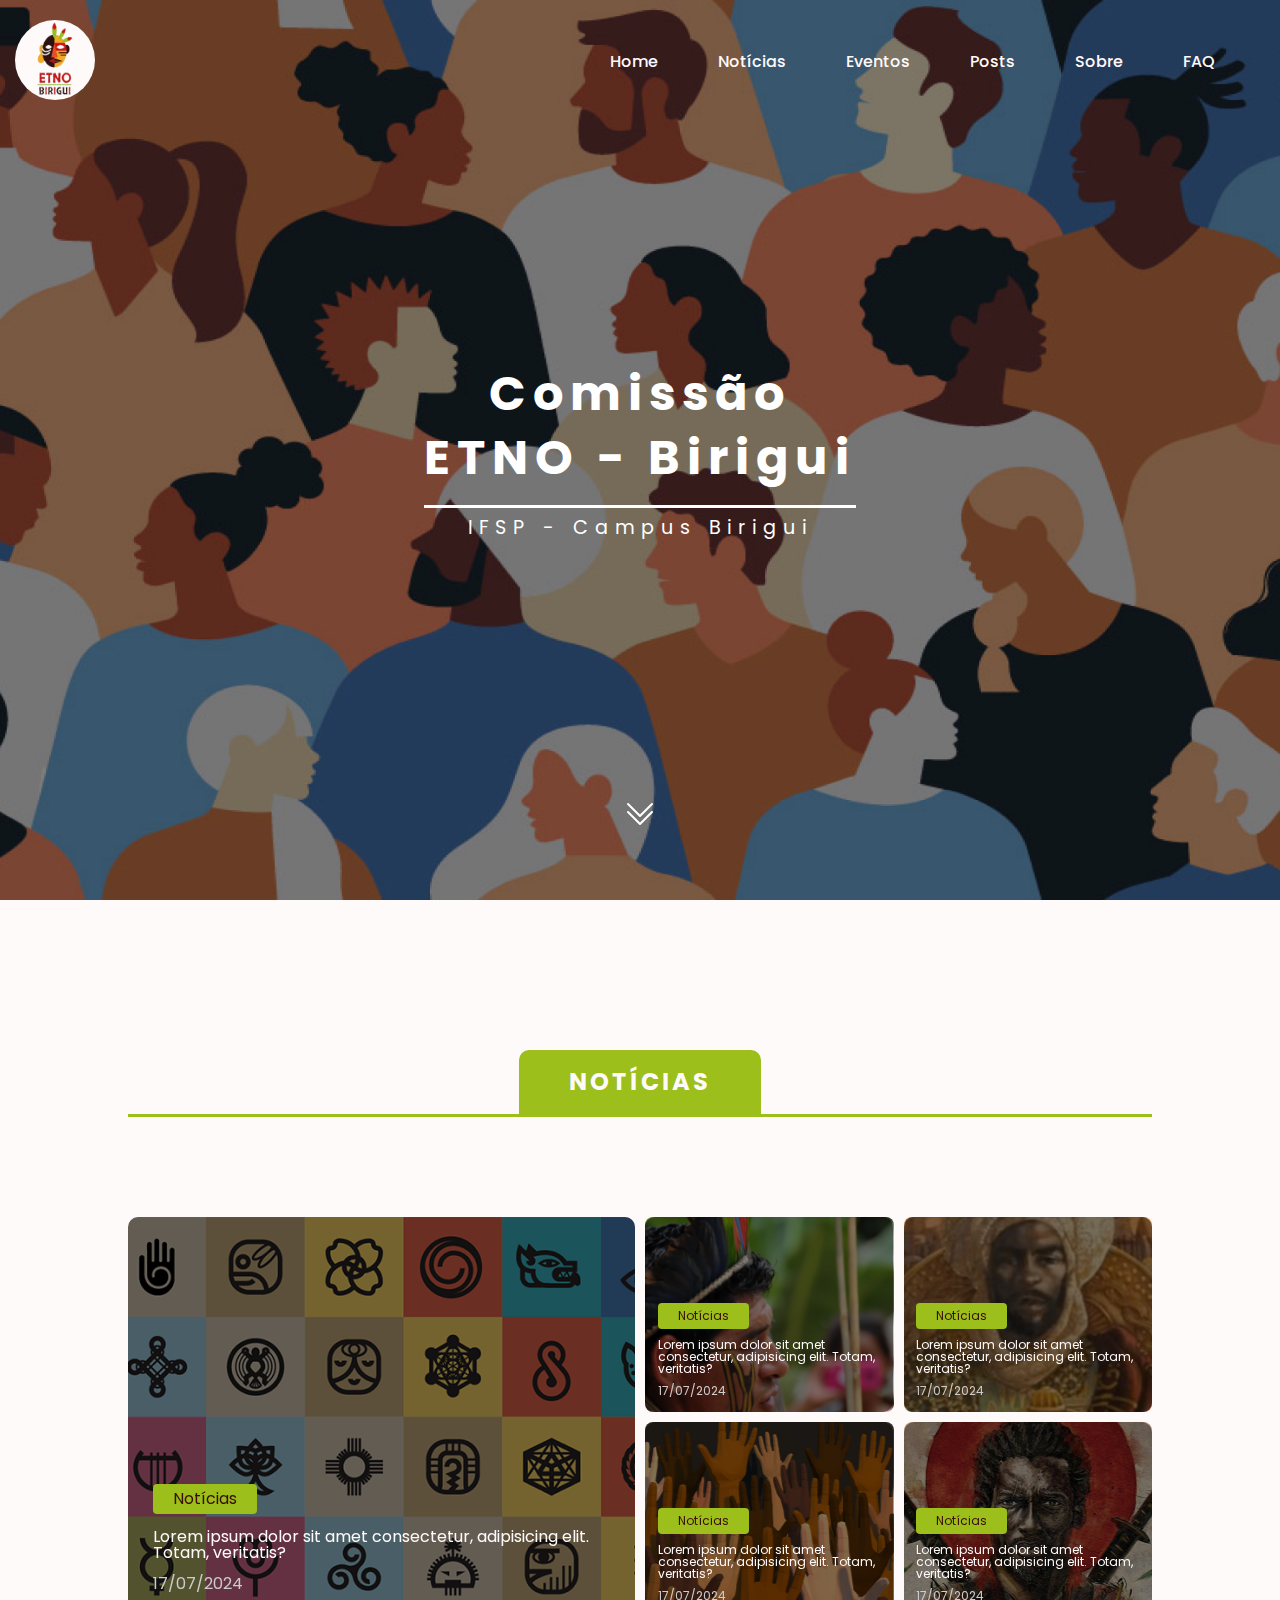
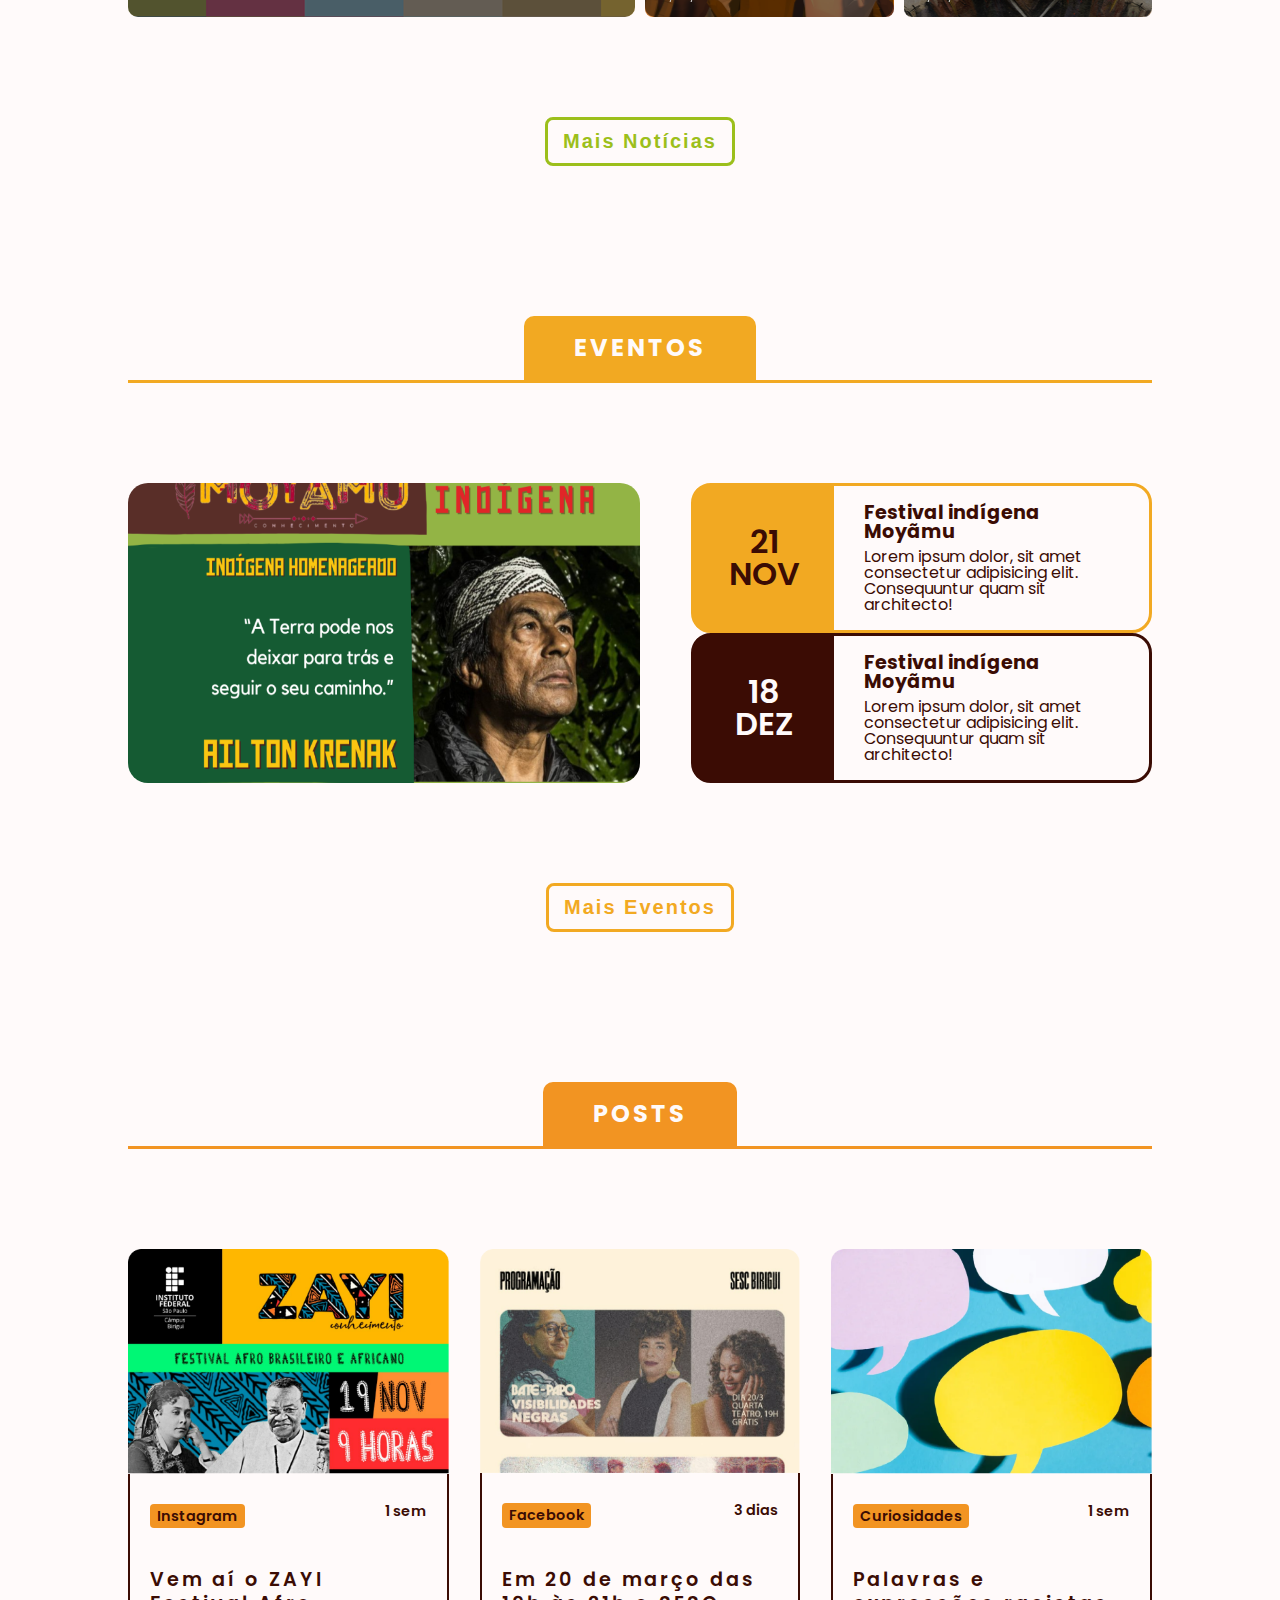
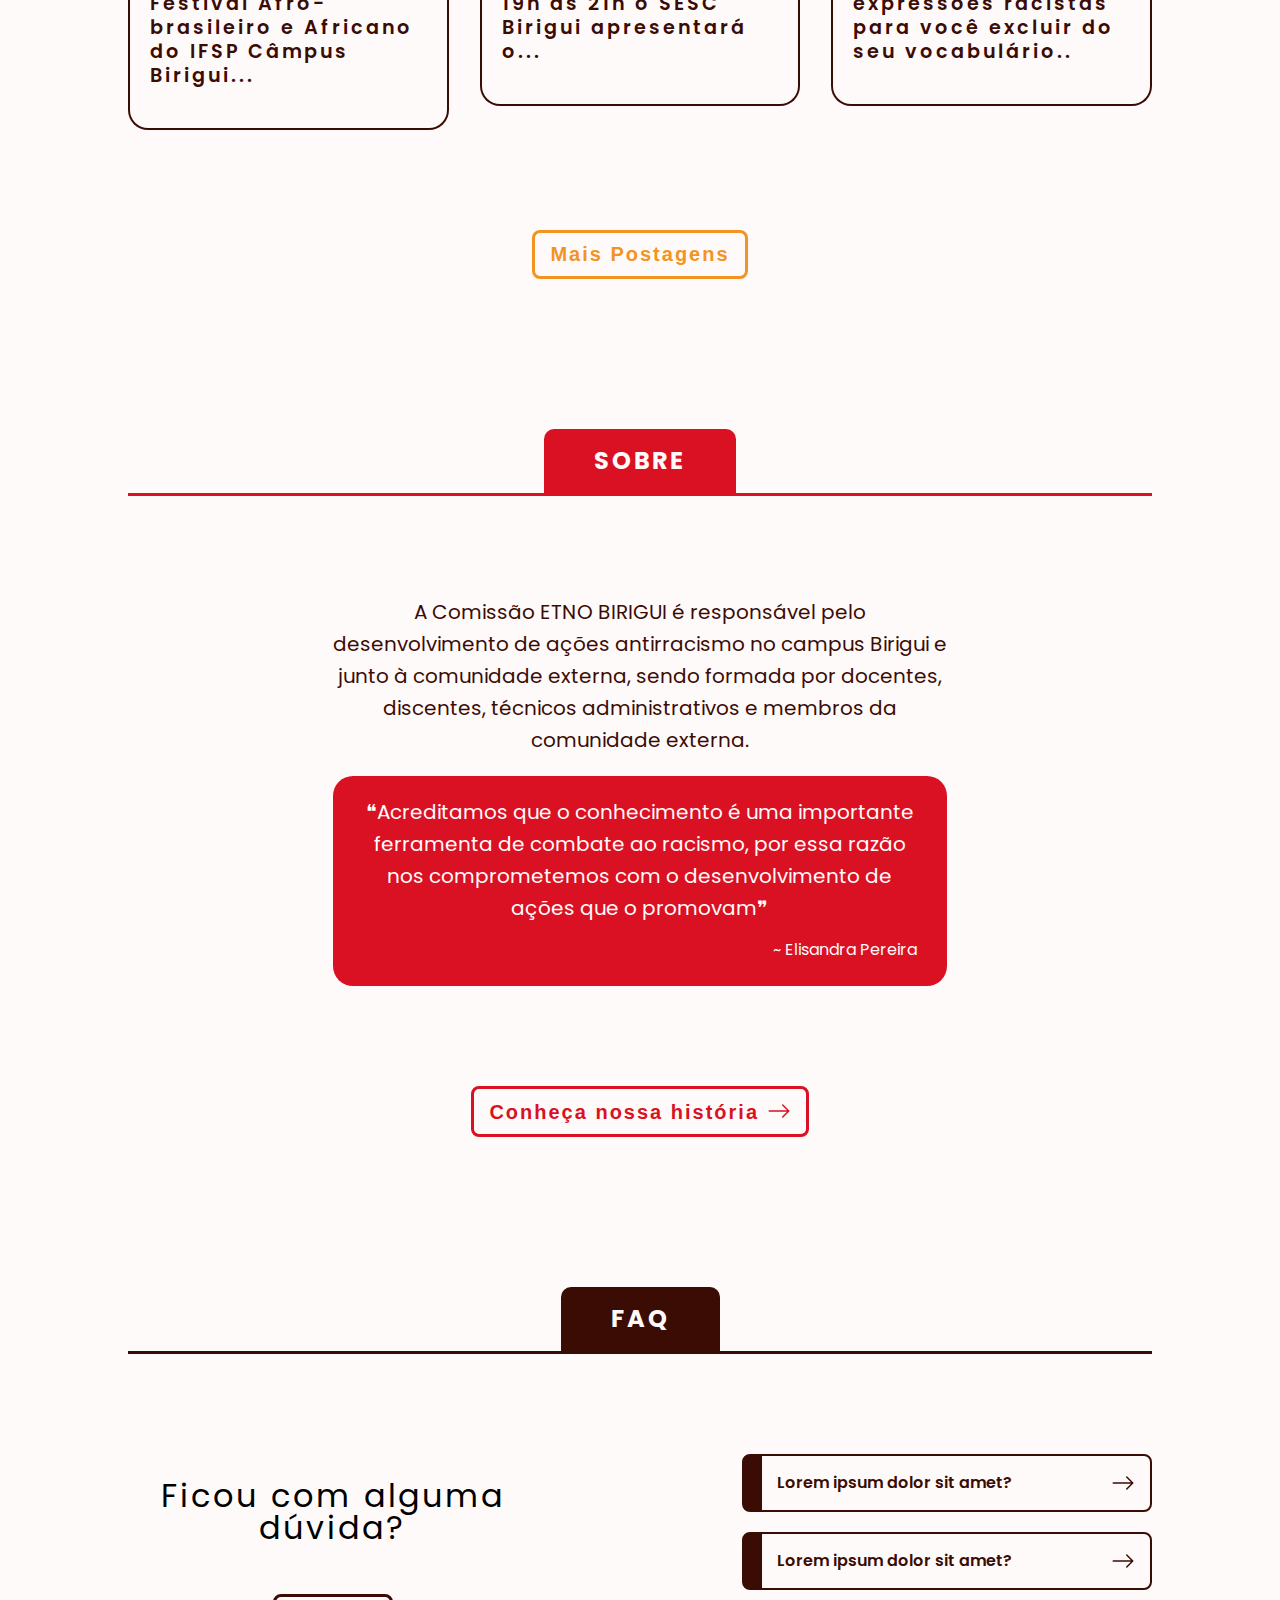
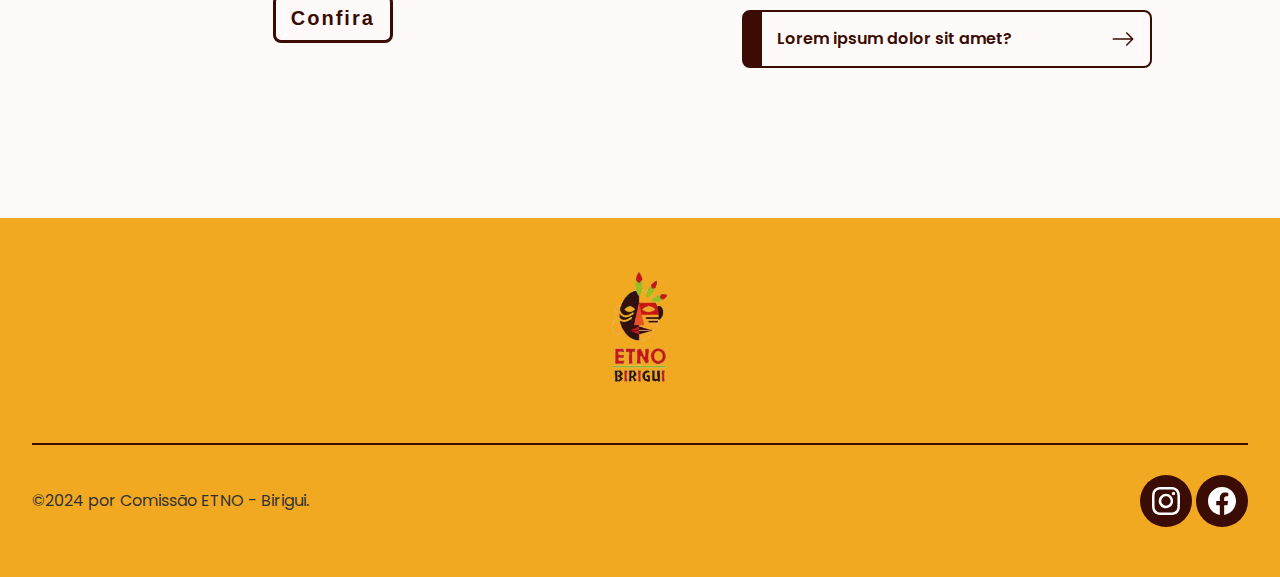
==== index.html @ b3f0b3c8 "sobresasfa" ====
<!DOCTYPE html>
<html lang="pt-BR">
<head>
    <meta charset="UTF-8">
    <meta name="viewport" content="width=device-width, initial-scale=1.0">
    <link rel="shortcut icon" href="assets/media/global/logo.png" type="image/x-icon">
    <title>Comissão ETNO</title>
    <link rel="stylesheet" href="assets/style/pages/index/style.css">
</head>
<body>
    <header id="header"></header>
    <main>
        <section class="home" id="home">
            <article class="home-conteudo">
                <h1>Comissão<br>ETNO - Birigui</h1>
                <h3>IFSP - Campus Birigui</h3>
            </article>
            <svg xmlns="http://www.w3.org/2000/svg" width="16" height="16" fill="currentColor" class="bi bi-chevron-double-down" viewBox="0 0 16 16">
                <path fill-rule="evenodd" d="M1.646 6.646a.5.5 0 0 1 .708 0L8 12.293l5.646-5.647a.5.5 0 0 1 .708.708l-6 6a.5.5 0 0 1-.708 0l-6-6a.5.5 0 0 1 0-.708"/>
                <path fill-rule="evenodd" d="M1.646 2.646a.5.5 0 0 1 .708 0L8 8.293l5.646-5.647a.5.5 0 0 1 .708.708l-6 6a.5.5 0 0 1-.708 0l-6-6a.5.5 0 0 1 0-.708"/>
            </svg>
        </section>
        <section class="sect noticias">
            <div class="title noticias-titulo">
                <h2>Notícias</h2>
            </div>
            <article class="art noticias-conteudo">
                <div class="noticias-container">
                    <div class="noticia-recente">
                        <div class="noticia-texto">
                            <div><b>Notícias</b></div>
                            <p>Lorem ipsum dolor sit amet consectetur, adipisicing elit. Totam, veritatis?</p>
                            <span>17/07/2024</span>
                        </div>
                    </div>
                    <div class="noticias-diversas">
                        <div class="noticia not1">
                            <div class="noticia-texto">
                                <div><b>Notícias</b></div>
                                <p>Lorem ipsum dolor sit amet consectetur, adipisicing elit. Totam, veritatis?</p>
                                <span>17/07/2024</span>
                            </div>
                        </div>
                        <div class="noticia not2">
                            <div class="noticia-texto">
                               <div><b>Notícias</b></div>
                                <p>Lorem ipsum dolor sit amet consectetur, adipisicing elit. Totam, veritatis?</p>
                                <span>17/07/2024</span>
                            </div>
                        </div>
                        <div class="noticia not3">
                            <div class="noticia-texto">
                               <div><b>Notícias</b></div>
                                <p>Lorem ipsum dolor sit amet consectetur, adipisicing elit. Totam, veritatis?</p>
                                <span>17/07/2024</span>
                            </div>
                        </div>
                        <div class="noticia not4">
                            <div class="noticia-texto">
                               <div><b>Notícias</b></div>
                                <p>Lorem ipsum dolor sit amet consectetur, adipisicing elit. Totam, veritatis?</p>
                                <span>17/07/2024</span>
                            </div>
                        </div>
                    </div>
                </div>
            </article>
            <div class="noticias-botao botao">
                <a href="noticias.html"><button class="btn-link bt-not">Mais Notícias</button></a>
            </div>
        </section>
        <section class="sect eventos">
            <div class="title eventos-titulo">
                <h2>Eventos</h2>
            </div>
            <article class="art eventos-conteudo">
                <div class="eventos-container">
                    <div class="evento-recente">
                        <img src="assets/media/pages/index/home-eventos-img.png" id="img-event" alt="">
                    </div>
                    <div class="eventos-diversos">
                        <div class="evento eve1 selecionado" id="eve1" onclick="seleciona(1)">
                            <div class="data-evento">
                                <p>21<br>NOV</p>
                            </div>
                            <div class="texto-evento">
                                <h3>Festival indígena Moyãmu</h3>
                                <p>Lorem ipsum dolor, sit amet consectetur adipisicing elit. Consequuntur quam sit architecto!</p>
                            </div>
                        </div>
                        <div class="evento eve2" id="eve2" onclick="seleciona(2)">
                            <div class="data-evento">
                                <p>18<br>DEZ</p>
                            </div>
                            <div class="texto-evento">
                                <h3>Festival indígena Moyãmu</h3>
                                <p>Lorem ipsum dolor, sit amet consectetur adipisicing elit. Consequuntur quam sit architecto!</p>
                            </div>
                        </div>
                    </div>
                </div>
            </article>
            <div class="eventos-botao botao">
                <a href="eventos.html"><button class="btn-link bt-eve">Mais Eventos</button></a>
            </div>
        </section>
        <section class="sect posts">
            <div class="title posts-titulo">
                <h2>Posts</h2>
            </div>
            <article class="art posts-conteudo">
                <div class="post post1">
                    <div class="img-post">
                        <img src="assets/media/pages/index/post-instagram.png" alt="">
                    </div>
                    <div class="text-post">
                        <div class="info-text-post">
                            <span>Instagram</span>
                            <b>1 sem</b>
                        </div>
                        <p>Vem aí o ZAYI Festival Afro-brasileiro e Africano do IFSP Câmpus Birigui...</p>
                    </div>
                </div>
                <div class="post post2">
                    <div class="img-post">
                        <img src="assets/media/pages/index/post-facebook.png" alt="">
                    </div>
                    <div class="text-post">
                        <div class="info-text-post">
                            <span>Facebook</span>
                            <b>3 dias</b>
                        </div>
                        <p>Em 20 de março das 19h às 21h o SESC Birigui apresentará o...</p>
                    </div>
                </div>
                <div class="post post3">
                    <div class="img-post">
                        <img src="assets/media/pages/index/post-curiosidades.png" alt="">
                    </div>
                    <div class="text-post">
                        <div class="info-text-post">
                            <span>Curiosidades</span>
                            <b>1 sem</b>
                        </div>
                        <p>Palavras e expressões racistas para você excluir do seu vocabulário..</p>
                    </div>
                </div>
            </article>
            <div class="posts-botao botao">
                <a href="posts.html"><button class="btn-link bt-pos">Mais Postagens</button></a>
            </div>
        </section>
        <section class="sect sobre">
            <div class="title sobre-titulo">
                <h2>SOBRE</h2>
            </div>
            <article class="sob sobre-conteudo">
                <div class="texto-sobre">
                    <p>A Comissão ETNO BIRIGUI é responsável pelo desenvolvimento de ações antirracismo no campus Birigui e junto à comunidade externa, sendo formada por docentes, discentes, técnicos administrativos e membros da comunidade externa.</p>
                    <div class="citacao">
                        <p>❝Acreditamos que o conhecimento é uma importante ferramenta de combate ao racismo, por essa razão nos comprometemos com o desenvolvimento de ações que o promovam❞</p>
                        <p id="citado">~ Elisandra Pereira</p>
                    </div>
                </div>
            </article>
            <div class="sobre-botao botao">
                <a href="sobre.html"><button class="btn-link bt-sob">Conheça nossa história 
                    <svg xmlns="http://www.w3.org/2000/svg" width="24" height="24" fill="currentColor" class="bi bi-arrow-right" viewBox="0 0 16 16">
                        <path fill-rule="evenodd" d="M1 8a.5.5 0 0 1 .5-.5h11.793l-3.147-3.146a.5.5 0 0 1 .708-.708l4 4a.5.5 0 0 1 0 .708l-4 4a.5.5 0 0 1-.708-.708L13.293 8.5H1.5A.5.5 0 0 1 1 8"/>
                    </svg>
                </button></a>
            </div>
        </section>
        <section class="sect FAQ">
            <div class="title FAQ-titulo">
                <h2>FAQ</h2>
            </div>
            <article class="per FAQ-conteudo">
                <div class="texto-faq">
                    <h3>Ficou com alguma dúvida?</h3>
                    <div class="FAQ-botao botao">
                        <a href="faq.html"><button class="btn-link bt-per">Confira</button></a>
                    </div>
                </div>
                <div class="perguntas-faq">
                    <a href="faq.html#quest1"><div class="ask ask1">
                        <p>Lorem ipsum dolor sit amet?</p>
                        <svg xmlns="http://www.w3.org/2000/svg" width="24" height="24" fill="currentColor" class="bi bi-arrow-right" viewBox="0 0 16 16">
                            <path fill-rule="evenodd" d="M1 8a.5.5 0 0 1 .5-.5h11.793l-3.147-3.146a.5.5 0 0 1 .708-.708l4 4a.5.5 0 0 1 0 .708l-4 4a.5.5 0 0 1-.708-.708L13.293 8.5H1.5A.5.5 0 0 1 1 8"/>
                        </svg>
                    </div></a>
                    <a href="faq.html#quest2"><div class="ask ask2">
                        <p>Lorem ipsum dolor sit amet?</p>
                        <svg xmlns="http://www.w3.org/2000/svg" width="24" height="24" fill="currentColor" class="bi bi-arrow-right" viewBox="0 0 16 16">
                            <path fill-rule="evenodd" d="M1 8a.5.5 0 0 1 .5-.5h11.793l-3.147-3.146a.5.5 0 0 1 .708-.708l4 4a.5.5 0 0 1 0 .708l-4 4a.5.5 0 0 1-.708-.708L13.293 8.5H1.5A.5.5 0 0 1 1 8"/>
                        </svg>
                    </div></a>
                    <a href="faq.html#quest3"><div class="ask ask3">
                        <p>Lorem ipsum dolor sit amet?</p>
                        <svg xmlns="http://www.w3.org/2000/svg" width="24" height="24" fill="currentColor" class="bi bi-arrow-right" viewBox="0 0 16 16">
                            <path fill-rule="evenodd" d="M1 8a.5.5 0 0 1 .5-.5h11.793l-3.147-3.146a.5.5 0 0 1 .708-.708l4 4a.5.5 0 0 1 0 .708l-4 4a.5.5 0 0 1-.708-.708L13.293 8.5H1.5A.5.5 0 0 1 1 8"/>
                        </svg>
                    </div></a>
                </div>
            </article>
        </section>
    </main>
    <footer id="footer"></footer>
    <script src="assets/script/global/includes.js"></script>
    <script src="assets/script/global/header.js"></script>
    <script src="assets/script/pages/index/script.js"></script>
</body>
---- assets/style/pages/index/style.css ----
@import url(../../global/default.css);

/*header*/

header {
    color: var(--color-white);
    position: absolute;
    padding: 0;
    margin-top: 20px;
}

header img {
    margin-left: 15px;
}

header ul {
    margin-right: 35px;
}

.fixed {
    box-shadow: none;
}

/*default*/

section {
    width: 80%;
    margin: 0 auto 150px;
}

.sect h2{
    text-align: center;
    text-transform: uppercase;
    border-top-left-radius: 10px;
    border-top-right-radius: 10px;
    margin: auto;
    display: inline-block;
    padding: 20px 50px;
    letter-spacing: 3px;
}

.title {
    border-bottom: 3px solid;
    width: 100%;
    display: flex;
}

.title h2 {
    color: var(--color-white);
}

.botao {
    width: 100%;
    display: flex;
    margin-top: 100px;
}

.botao a {
    margin: auto;
} 

.btn-link {
    margin: auto;
    border-radius: 8px;
    border: 3px solid currentColor;
    padding: 10px 15px;
    cursor: pointer;
    background: transparent;
    font-size: 1.25rem;
    letter-spacing: 2px;
    font-weight: 600;
    transition: all 0.3s;
}

.btn-link:hover {
    color: var(--color-white);
}

/*home*/

.home {
    width: 100%;
    height: 100vh;
    background-color: #2d2d2d;
    background-size: cover;
    background-attachment: fixed !important;
    background-position: bottom;
    display: flex;
    flex-direction: column;
    justify-content: center;
    align-items: center;
}

.home h1 {
    border-bottom: currentColor 3px solid;
    padding-bottom: 15px;
    line-height: 4rem;
    font-size: 3rem;
}

.home h1, .home h3 {
    text-align: center;
    color: #fff;
    margin: 10px;
    letter-spacing: 7px;
}

.home svg {
    color: #FFF;
    position: absolute;
    width: 32px;
    height: 32px;
    margin: 70px auto;
    bottom: 0;
    animation: indica 2s infinite;
}

@keyframes indica {
    0% {
        margin-bottom: 70px;
    } 70% {
        margin-bottom: 20px;
    } 100% {
        margin-bottom: 70px;
    }
}

/*noticias*/

.noticias-titulo h2 {
    background-color: var(--color-lightgreen);
}

.noticias .title {
    border-color: var(--color-lightgreen);
}

.noticias-container {
    margin: 100px auto;
    display: flex;
    flex-direction: row;
    align-items: flex-end;
    justify-content: space-between;
}

.noticia-recente {
    height: 400px;
    border-radius: 10px;
    background: url(../../../media/pages/index/destaque-1.png) no-repeat;
    display: flex;
    flex-direction: column;
    align-items: flex-end;
    width: 49.5%;
}

.noticia-texto {
    width: 90%;
    height: 100%;
    padding: 0 5%;
    padding-bottom: 25px;
    color: var(--color-white);
    display: flex;
    flex-direction: column;
    justify-content: flex-end;
    backdrop-filter: brightness(0.5);
    border-radius: 10px;
}

.noticia-texto b {
    background-color: var(--color-lightgreen);
    color: var(--color-brown);
    padding: 7px 20px;
    display: inline-block;
    font-weight: 400;
    border-radius: 4px;
}

.noticia-texto p {
    margin: 15px 0;
}

.noticia-texto span {
    color: var(--color-details);
}

.noticias-diversas {
    width: 49.5%;
    display: grid;
    gap: 10px;
    grid-template-columns: 1fr 1fr;
}

.noticias-diversas .noticia-texto {
    height: 180px;
}

.noticia-recente, .noticia {
    cursor: pointer;
}

.noticia-texto:hover {
    backdrop-filter: brightness(0.8);
    transition: all 0.2s;
}

.noticia {
    background-size: cover;
    border-radius: 8px;
    font-size: 0.75rem;
}

.noticia p {
    margin: 10px 0;
}

.noticia .noticia-texto {
    padding-bottom: 15px;
}

.not1 {
    background: url(../../../media/pages/index/destaque-3.png) no-repeat center;
}

.not2 {
    background: url(../../../media/pages/index/destaque-2.png) no-repeat top;
}

.not3 {
    background: url(../../../media/pages/index/destaque-5.png) no-repeat top;
}

.not4 {
    background: url(../../../media/pages/index/destaque-4.png) no-repeat top;
}

.bt-not {
    color: var(--color-lightgreen);
}

.bt-not:hover {
    background-color: var(--color-lightgreen);
    border-color: var(--color-lightgreen);
}

/*eventos*/

.eventos .title {
    border-color: var(--color-yellow);
}

.eventos .title h2 {
    background-color: var(--color-yellow);
}

.eventos-container {
    margin: 100px auto;
    display: flex;
    flex-direction: row;
    justify-content: space-between;
}

.evento-recente {
    width: 50%;
    display: flex;
}

.evento-recente img {
    width: 100%;
    border-radius: 20px;
    vertical-align: baseline;
}

.eventos-diversos {
    width: 45%;
    display: flex;
    flex-direction: column;
    justify-content: space-between;
}

.evento {
    display: flex;
    flex-direction: row;
    border-radius: 20px;
    border: 3px solid var(--color-brown);
    color: var(--color-brown);
    cursor: pointer;
}

.data-evento {
    background-color: var(--color-brown);
    color: var(--color-white);
    font-weight: 600;
    text-align: center;
    font-size: 2rem;
    border-radius: 10px 0 0 10px;
    padding: 40px 20px;
    display: flex;
    align-items: center;
    min-width: 100px;
    justify-content: center;
}

.texto-evento {
    padding: 10px 30px;
    display: flex;
    flex-direction: column;
    justify-content: space-evenly;
}

.texto-evento h3 {
    color: var(--color-brown);
    font-weight: 700;
}

.selecionado {
    border-color: var(--color-yellow);
    transition: all 0.2s;
}

.selecionado .data-evento {
    color: var(--color-brown);
    background-color: var(--color-yellow);
    transition: all 0.2s;
}

.bt-eve {
    color: var(--color-yellow);
}

.bt-eve:hover {
    background-color: var(--color-yellow);
    border-color: var(--color-yellow);
}

/*posts*/

.posts .title {
    border-color: var(--color-lightorange);
}

.posts .title h2 {
    background-color: var(--color-lightorange);
}

.posts-conteudo {
    margin: 100px auto;
    display: flex;
    flex-direction: row;
    justify-content: space-between;
    gap: 3%;
}

.post {
    width: 90%;
    border-radius: 20px;
    flex: 1 1 1;
    cursor: pointer;
}

.post:hover .text-post  {
    border-color: var(--color-lightorange);
}

.img-post, .img-post img {
    width: 100%;
}

.img-post img {
    height: 100%;
    vertical-align: bottom;
    
}

.text-post {
    padding: 30px 20px 40px;
    border-radius: 20px;
    border: 2px solid var(--color-brown);
    border-top: none;
    border-top-left-radius: 0;
    border-top-right-radius: 0;
    flex: 1 1 0px;
}

.text-post p {
    color: var(--color-brown);
    font-weight: 600;
    letter-spacing: 3px;
    line-height: 1.5rem;
    font-size: 1.2rem;
}

.info-text-post {
    display: flex;
    flex-direction: row;
    justify-content: space-between;
    margin-bottom: 40px;
    font-size: 0.9rem;
    color: var(--color-brown);
    font-weight: 600;
}

.info-text-post span {
    background-color: var(--color-lightorange);
    padding: 5px 7px;
    border-radius: 4px;
}

.bt-pos {
    color: var(--color-lightorange);
}

.bt-pos:hover {
    background-color: var(--color-lightorange);
    border-color: var(--color-lightorange);
}

/*sobre*/
.sobre .title {
    border-color: var(--color-red);
}

.sobre .title h2 {
    background-color: var(--color-red);
}

.sobre-conteudo {
    margin: 100px auto;
    display: flex;
    flex-direction: row;
    justify-content: space-between;
}

.texto-sobre {
    width: 60%;
    margin: auto;
    text-align: center;
    line-height: 2rem;
    font-size: 1.25rem;
    display: flex;
    flex-direction: column;
    gap: 20px;
    color: var(--color-brown);
}

.citacao {
    background-color: var(--color-red);
    padding: 20px 10px;
    border-radius: 20px;
}

.citacao p {
    color: var(--color-white);
    margin: 0 20px;
}

#citado {
    text-decoration: none;
    text-align: right;
    margin: 10px 20px 0;
    font-size: 1rem;
}

.bt-sob {
    color: var(--color-red);
}

.bt-sob:hover {
    background-color: var(--color-red);
    border-color: var(--color-red);
}

.bt-sob svg {
    vertical-align:text-bottom;
    width: 24px;
    height: 24px;
}


/*FAQ*/
.FAQ .title {
    border-color: var(--color-brown);
}

.FAQ .title h2 {
    background-color: var(--color-brown);
}

.FAQ-conteudo {
    margin: 100px auto;
    display: flex;
    flex-direction: row;
    justify-content: space-between;
    align-items: center;
}

.texto-faq {
    width: 40%;
}

.texto-faq h3 {
    color: var(--color-black);
    letter-spacing: 3px;
    font-size: 2rem;
    text-align: center;
}

.FAQ-botao {
    margin-top: 50px;
}

.perguntas-faq {
    width: 40%;
    display: flex;
    flex-direction: column;
    justify-content: space-between;
    gap: 20px;
}

.ask {
    color: var(--color-brown);
    border: 2px solid currentColor;
    border-left-width: 20px;
    border-radius: 8px;
    padding: 15px;
    font-weight: 600;
    display: flex;
    align-items: center;
    justify-content: space-between;
    cursor: pointer;
    transition: all 0.3s;
}

.ask:hover {
    padding-right: 7px;
}

.bt-per {
    color: var(--color-brown);
}

.bt-per:hover {
    background-color: var(--color-brown);
    border-color: var(--color-brown);
}
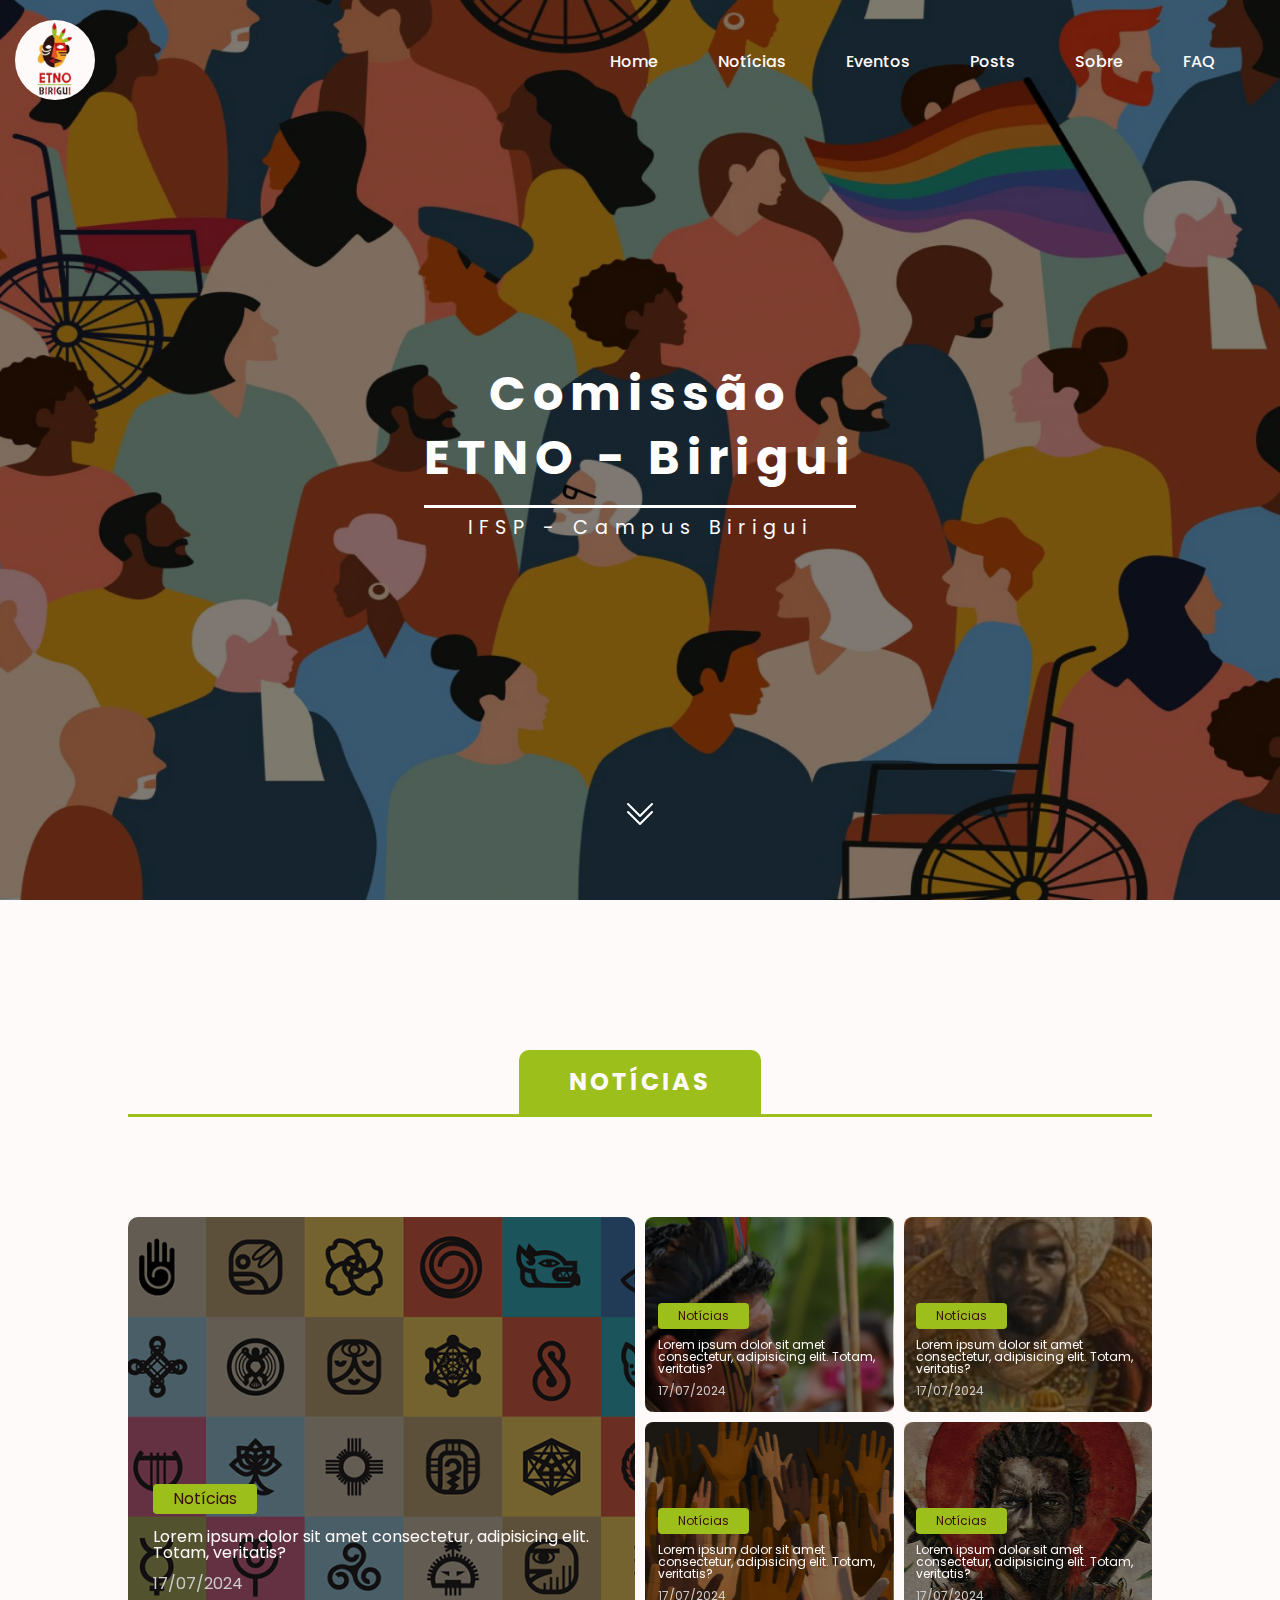
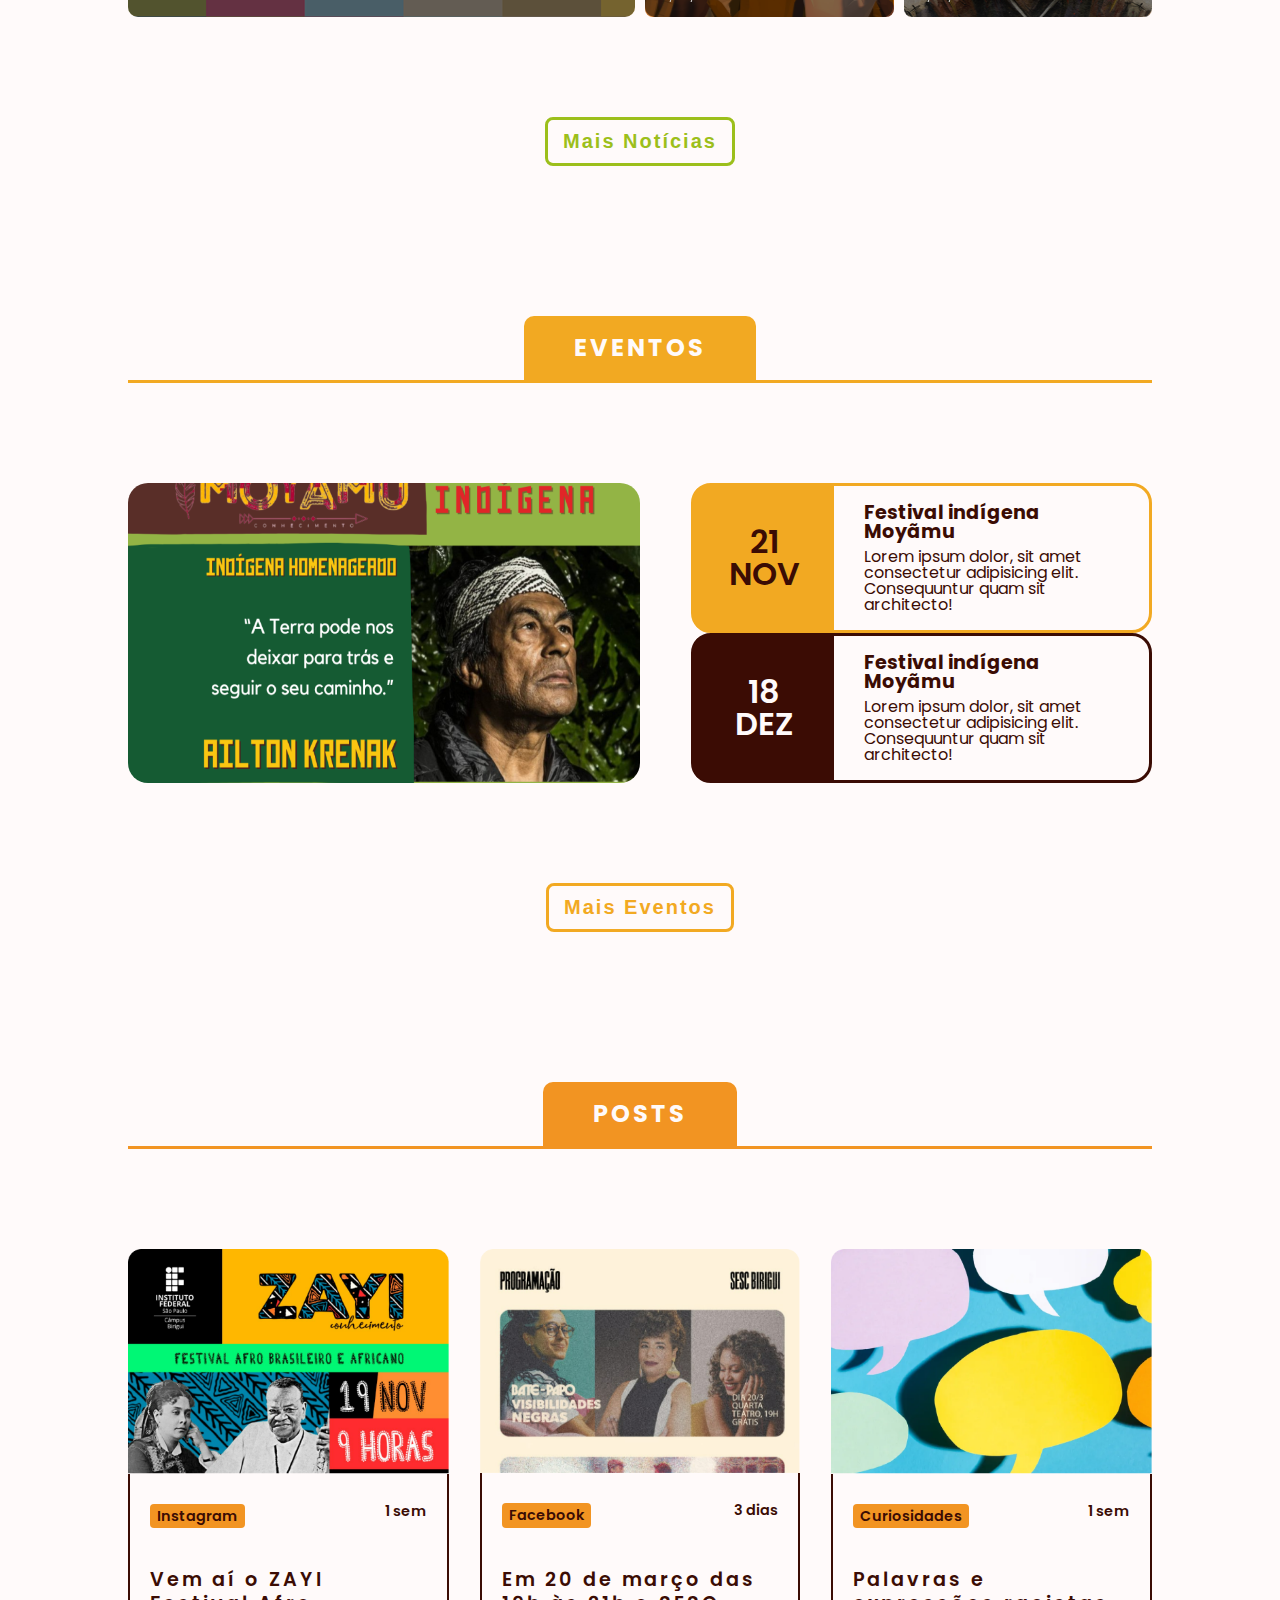
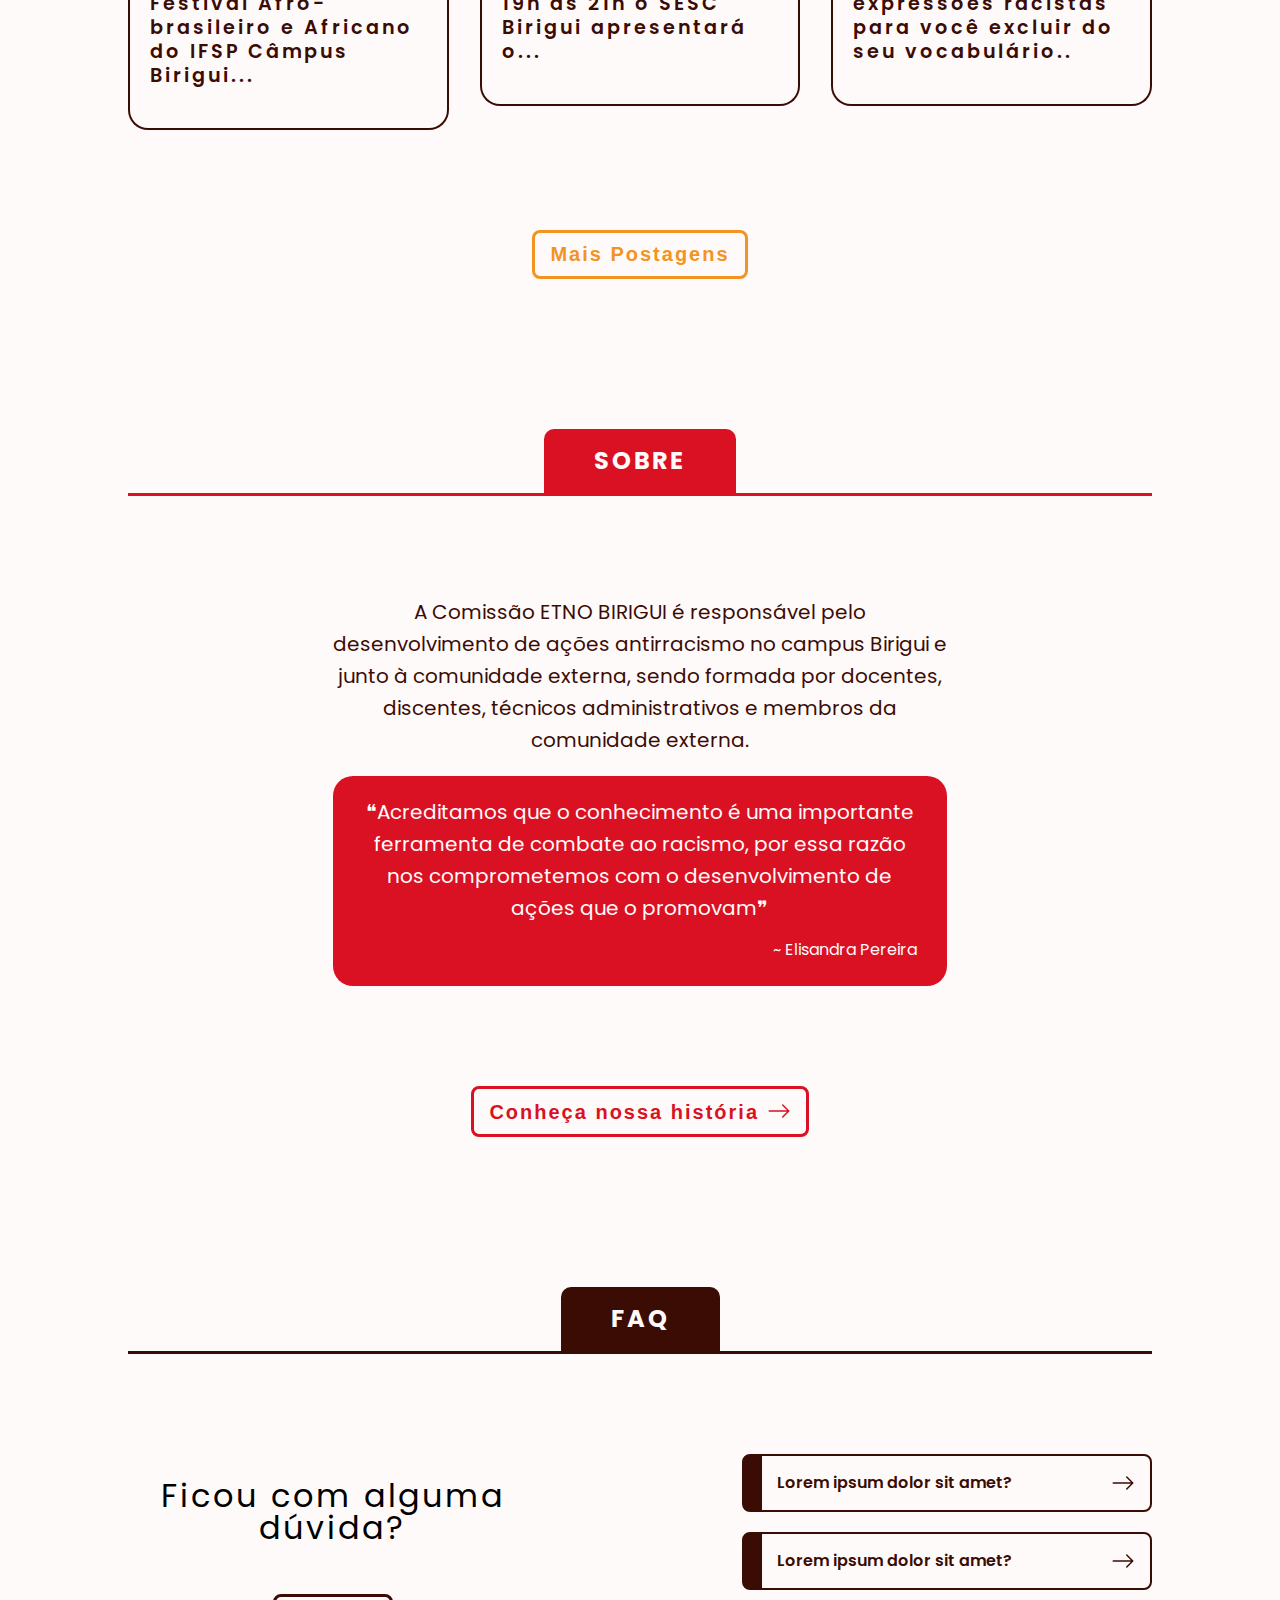
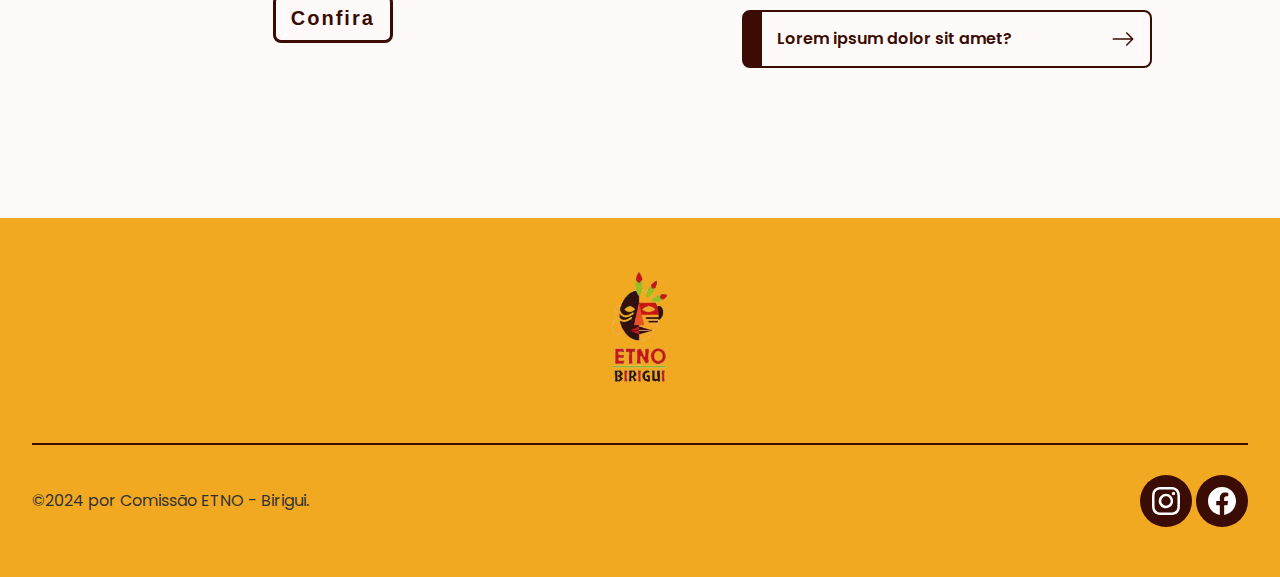
==== commit 8db16c55: "mobile do home e header" ====
--- a/index.html
+++ b/index.html
@@ -6,6 +6,7 @@
     <link rel="shortcut icon" href="assets/media/global/logo.png" type="image/x-icon">
     <title>Comissão ETNO</title>
     <link rel="stylesheet" href="assets/style/pages/index/style.css">
+    <link rel="stylesheet" href="assets/style/pages/index/mobile.css">
 </head>
 <body>
     <header id="header"></header>
--- a/assets/style/pages/index/mobile.css
+++ b/assets/style/pages/index/mobile.css
@@ -0,0 +1,74 @@
+@media only screen and (max-width: 768px) {
+    /* noticias */
+    .noticias-container {
+        flex-direction: column;
+        gap: 10px;
+    }
+
+    .noticia-recente, .noticias-diversas {
+        width: 100%;
+    }
+
+    /* eventos */
+    .eventos-container {
+        flex-direction: column-reverse;
+        gap: 20px;
+    }
+
+    .evento-recente, .eventos-diversos {
+        width: 100%;
+        gap: 20px;
+    }
+
+    /* posts */
+    .posts-conteudo {
+        flex-direction: column;
+        gap: 30px;
+    }
+
+    .post {
+        width: 100%;
+        display: flex;
+        flex-direction: row;
+    }
+
+    .img-post {
+        width: 45%;
+    }
+
+    .img-post img {
+        height: auto;
+        width: 100%;
+        border-radius: 0;
+        border-top-left-radius: 20px;
+        border-bottom-left-radius: 20px;
+    }
+
+    .text-post {
+        padding: 0px;
+        border-radius: 0;
+        border: 2px solid var(--color-brown);
+        border-left: 0;
+        border-top-right-radius: 20px;
+        border-bottom-right-radius: 20px;
+        padding: 0 20px;
+    }
+
+    .info-text-post {
+        margin: 20px 0;
+    }
+
+    /* sobre */
+    .texto-sobre {
+        width: 80%;
+    }
+
+    /* faq */
+    .texto-faq {
+        width: 45%;
+    }
+
+    .perguntas-faq {
+        width: 50%;
+    }
+}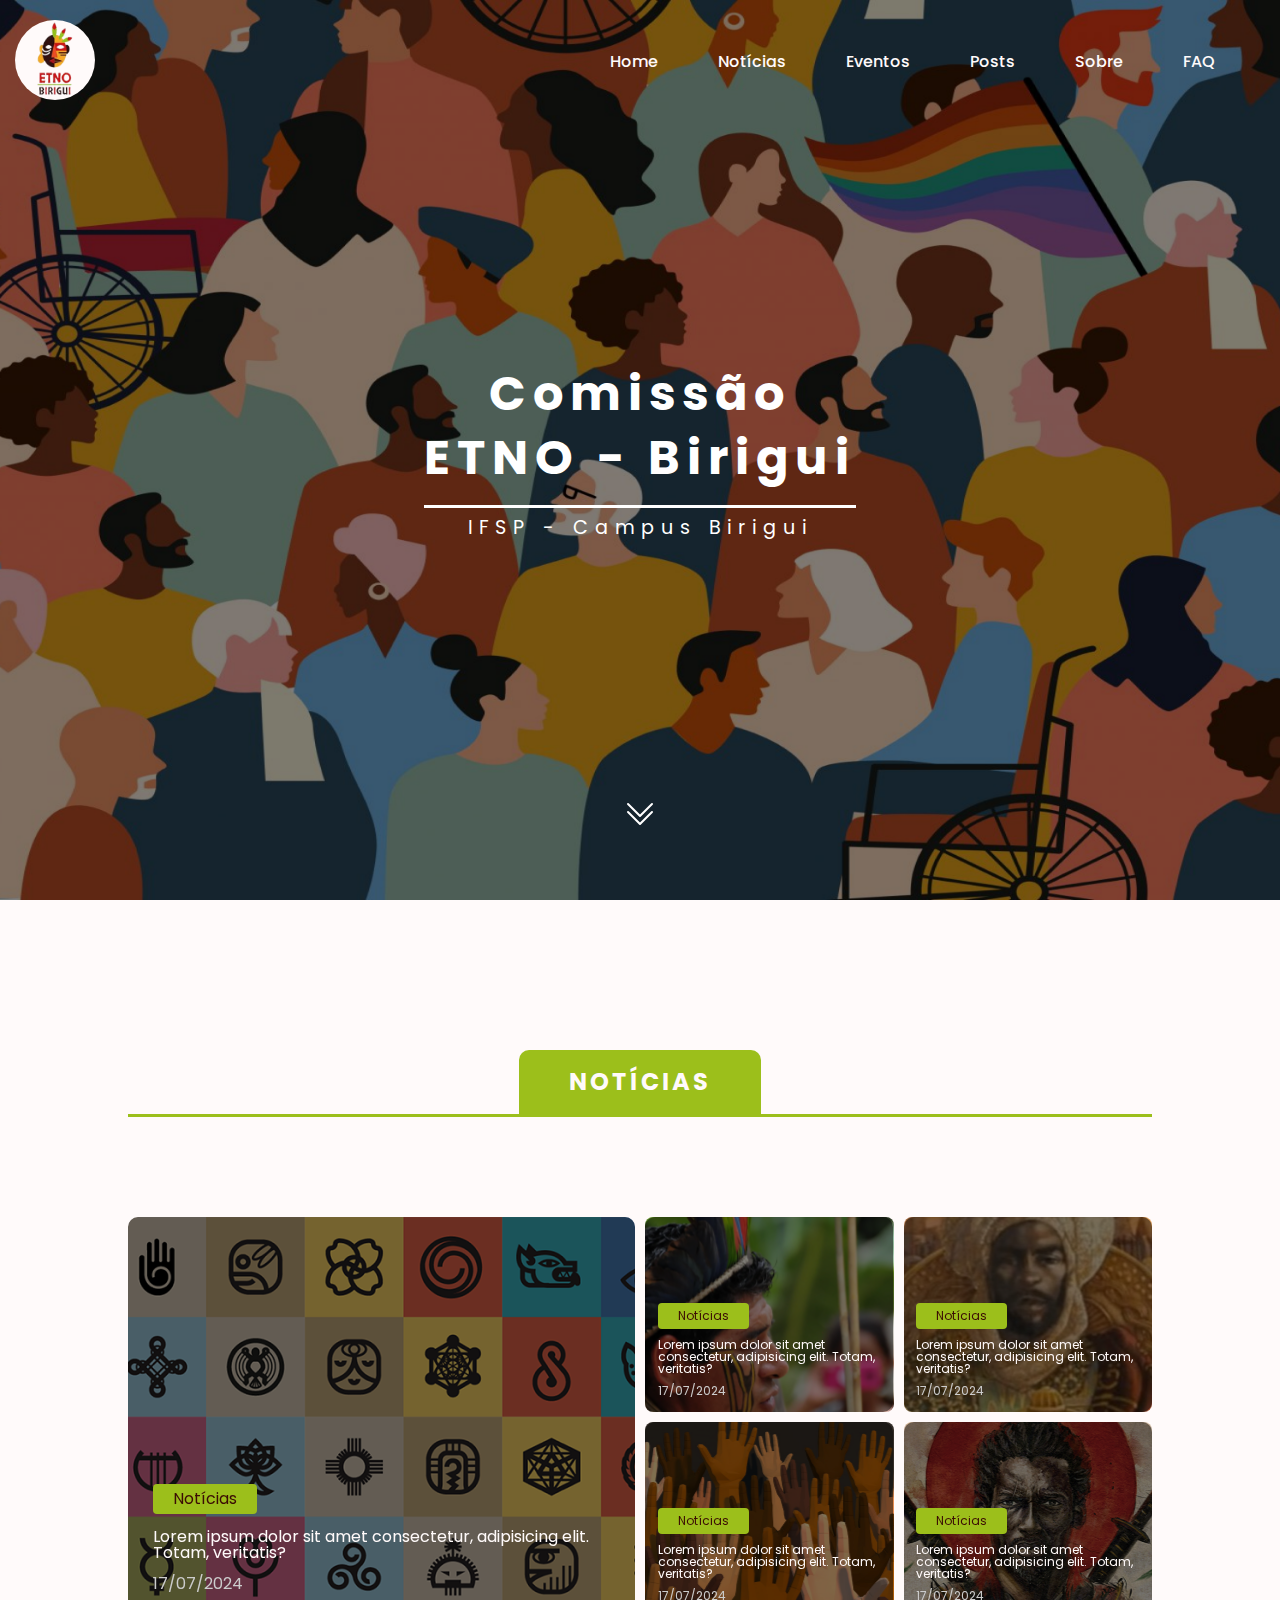
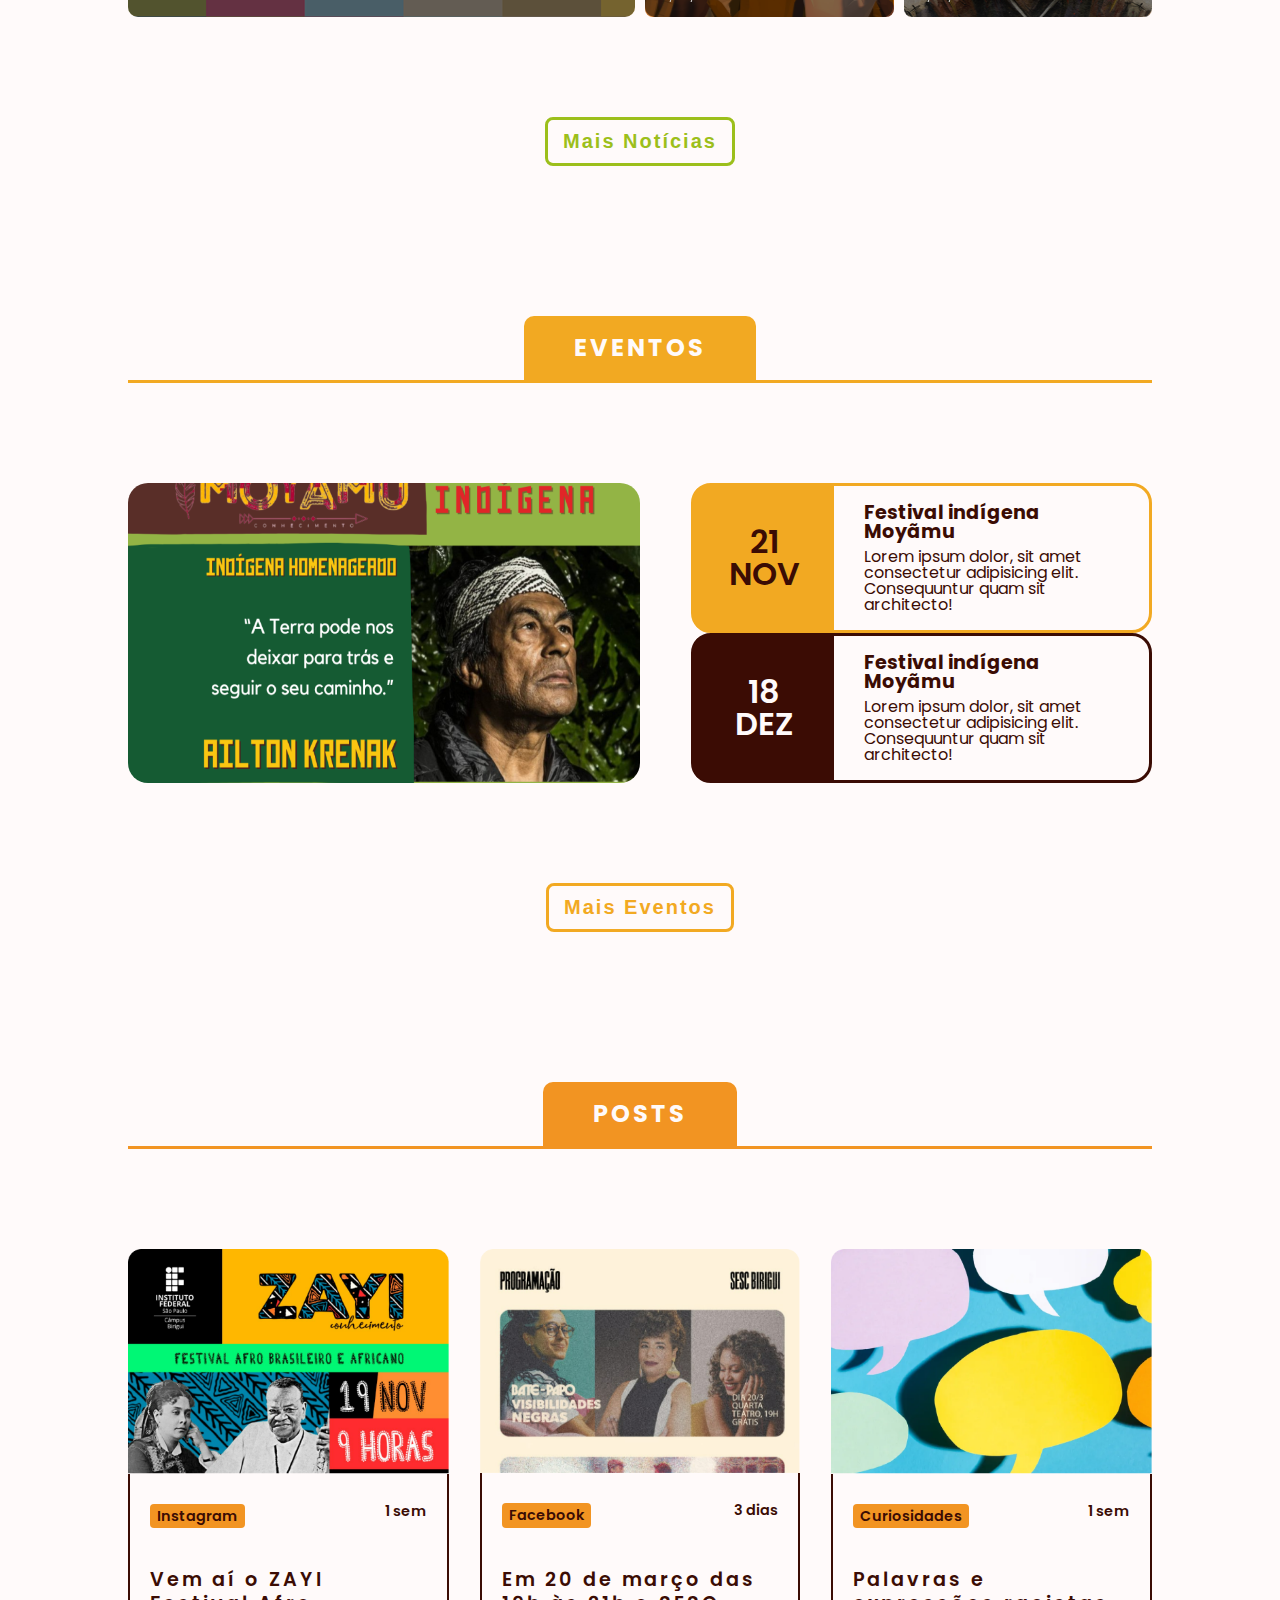
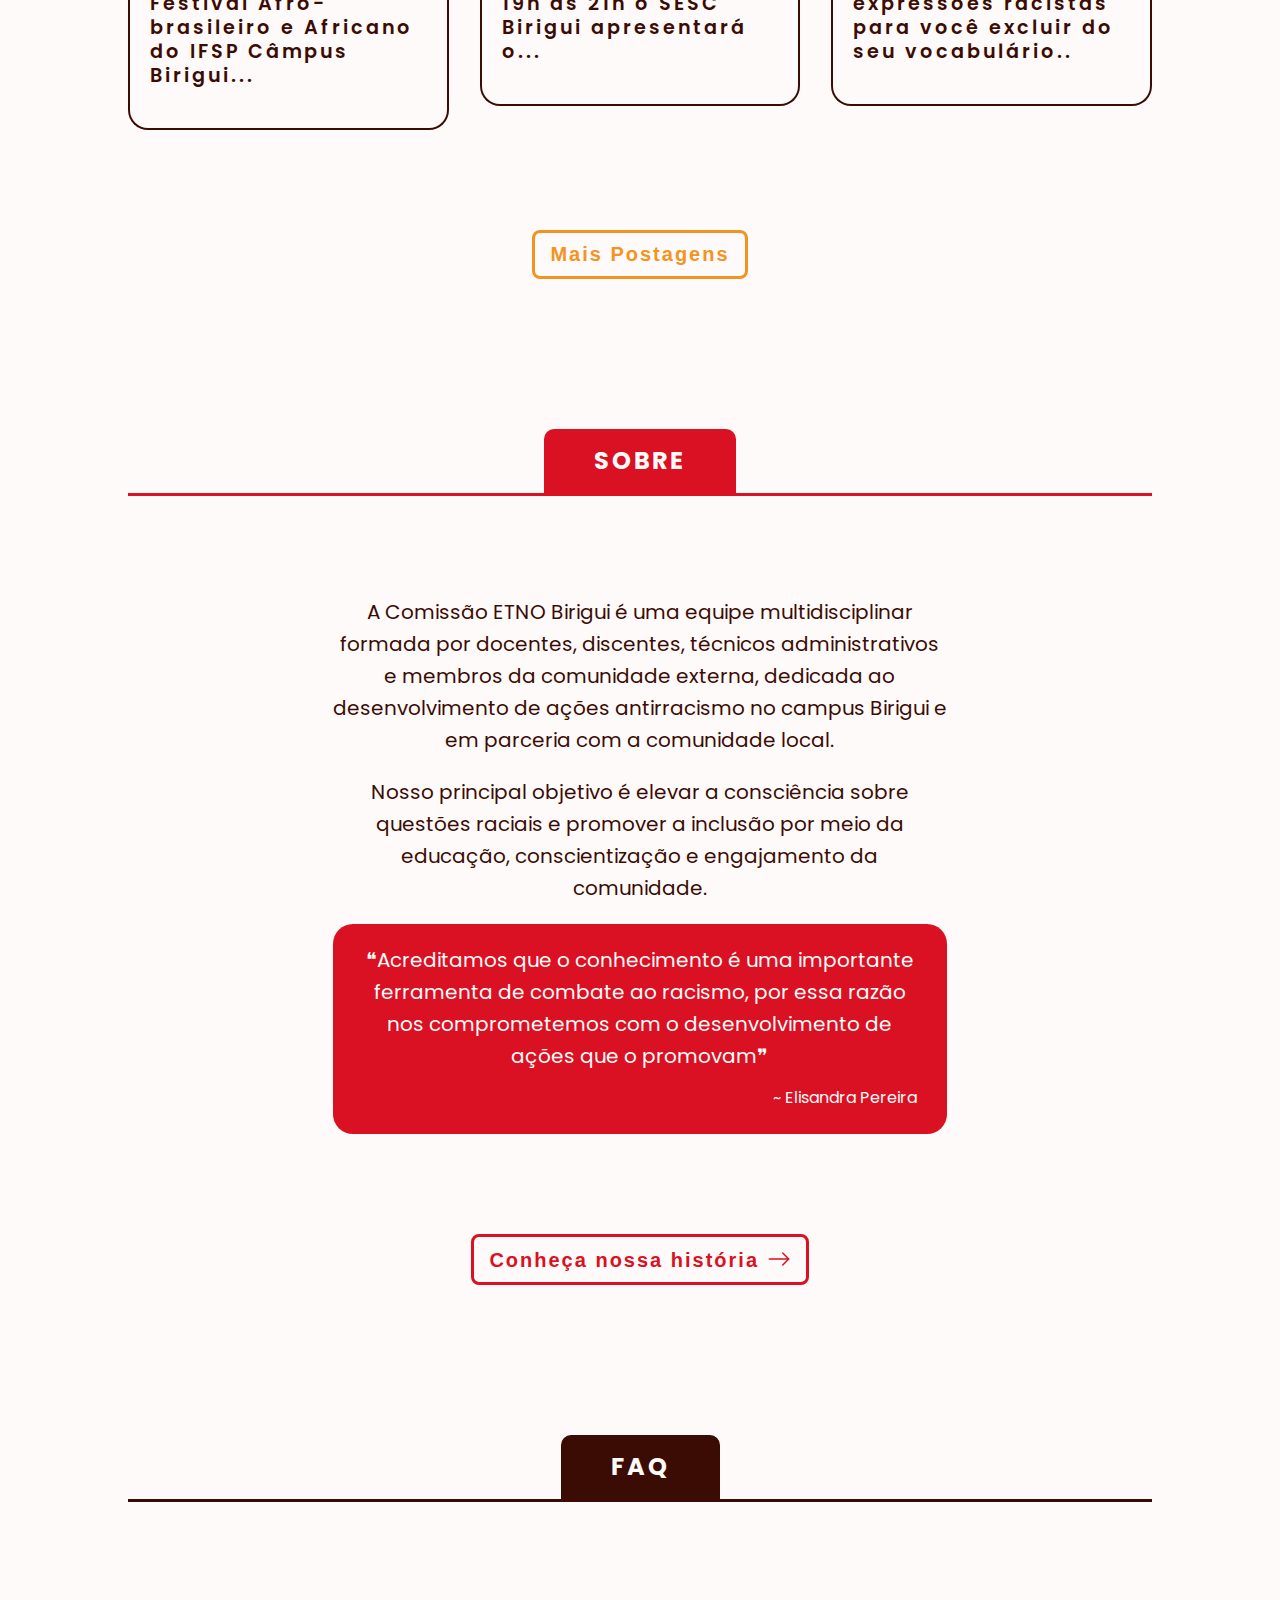
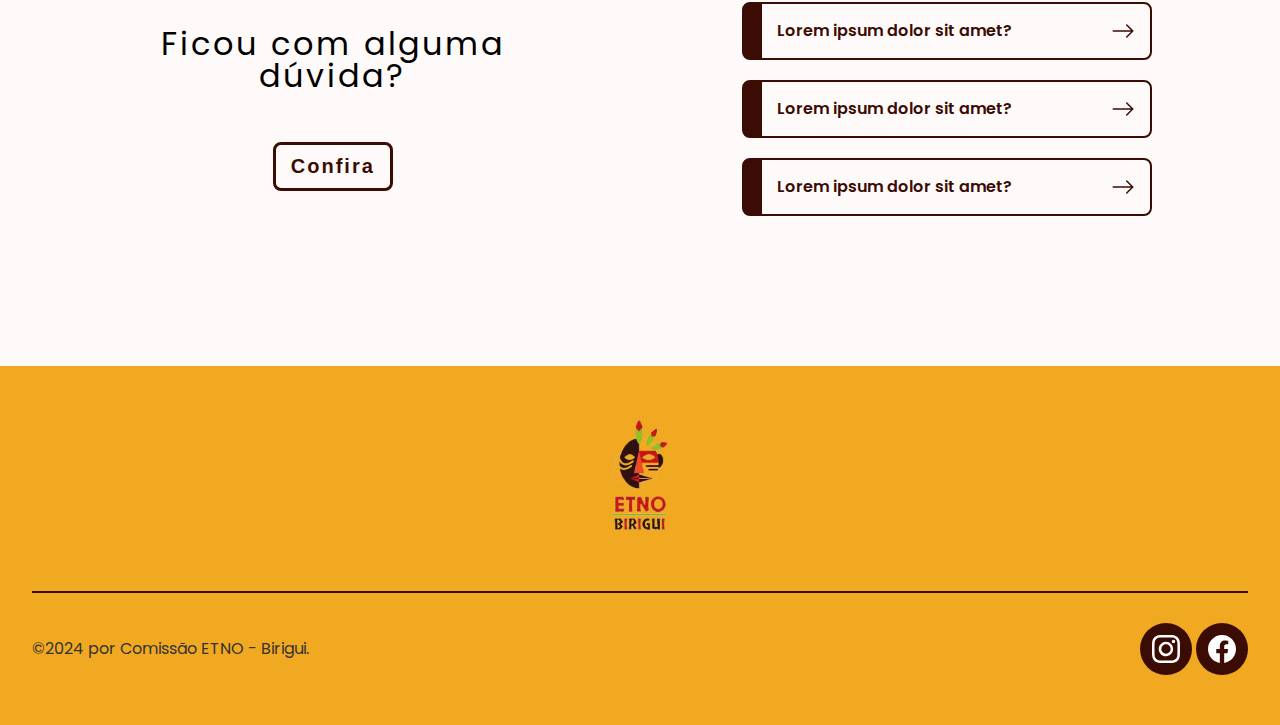
==== commit 521887ff: "atualização index" ====
--- a/index.html
+++ b/index.html
@@ -157,7 +157,9 @@
             </div>
             <article class="sob sobre-conteudo">
                 <div class="texto-sobre">
-                    <p>A Comissão ETNO BIRIGUI é responsável pelo desenvolvimento de ações antirracismo no campus Birigui e junto à comunidade externa, sendo formada por docentes, discentes, técnicos administrativos e membros da comunidade externa.</p>
+                    <p>A Comissão ETNO Birigui é uma equipe multidisciplinar formada por docentes, discentes, técnicos administrativos e membros da comunidade externa, dedicada ao desenvolvimento de ações antirracismo no campus Birigui e em parceria com a comunidade local.</p>
+                    
+                    <p>Nosso principal objetivo é elevar a consciência sobre questões raciais e promover a inclusão por meio da educação, conscientização e engajamento da comunidade.</p>
                     <div class="citacao">
                         <p>❝Acreditamos que o conhecimento é uma importante ferramenta de combate ao racismo, por essa razão nos comprometemos com o desenvolvimento de ações que o promovam❞</p>
                         <p id="citado">~ Elisandra Pereira</p>
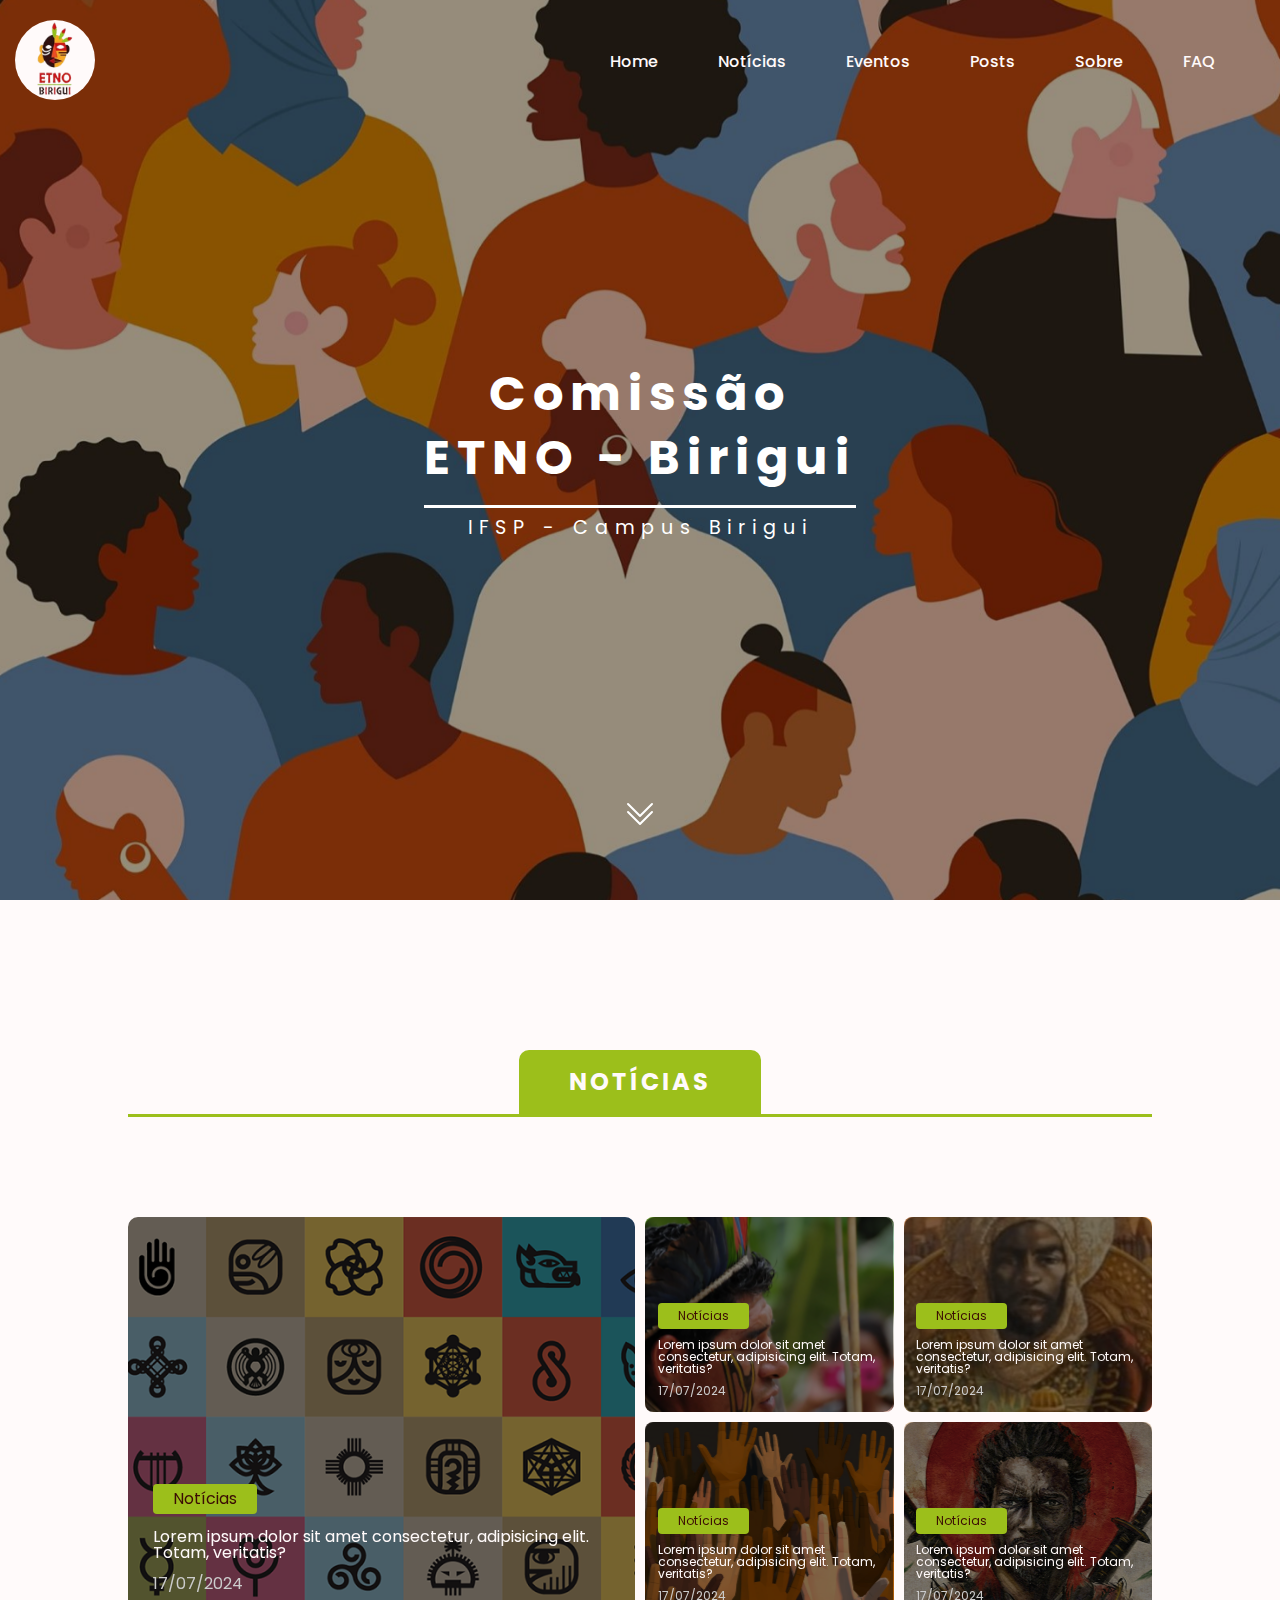
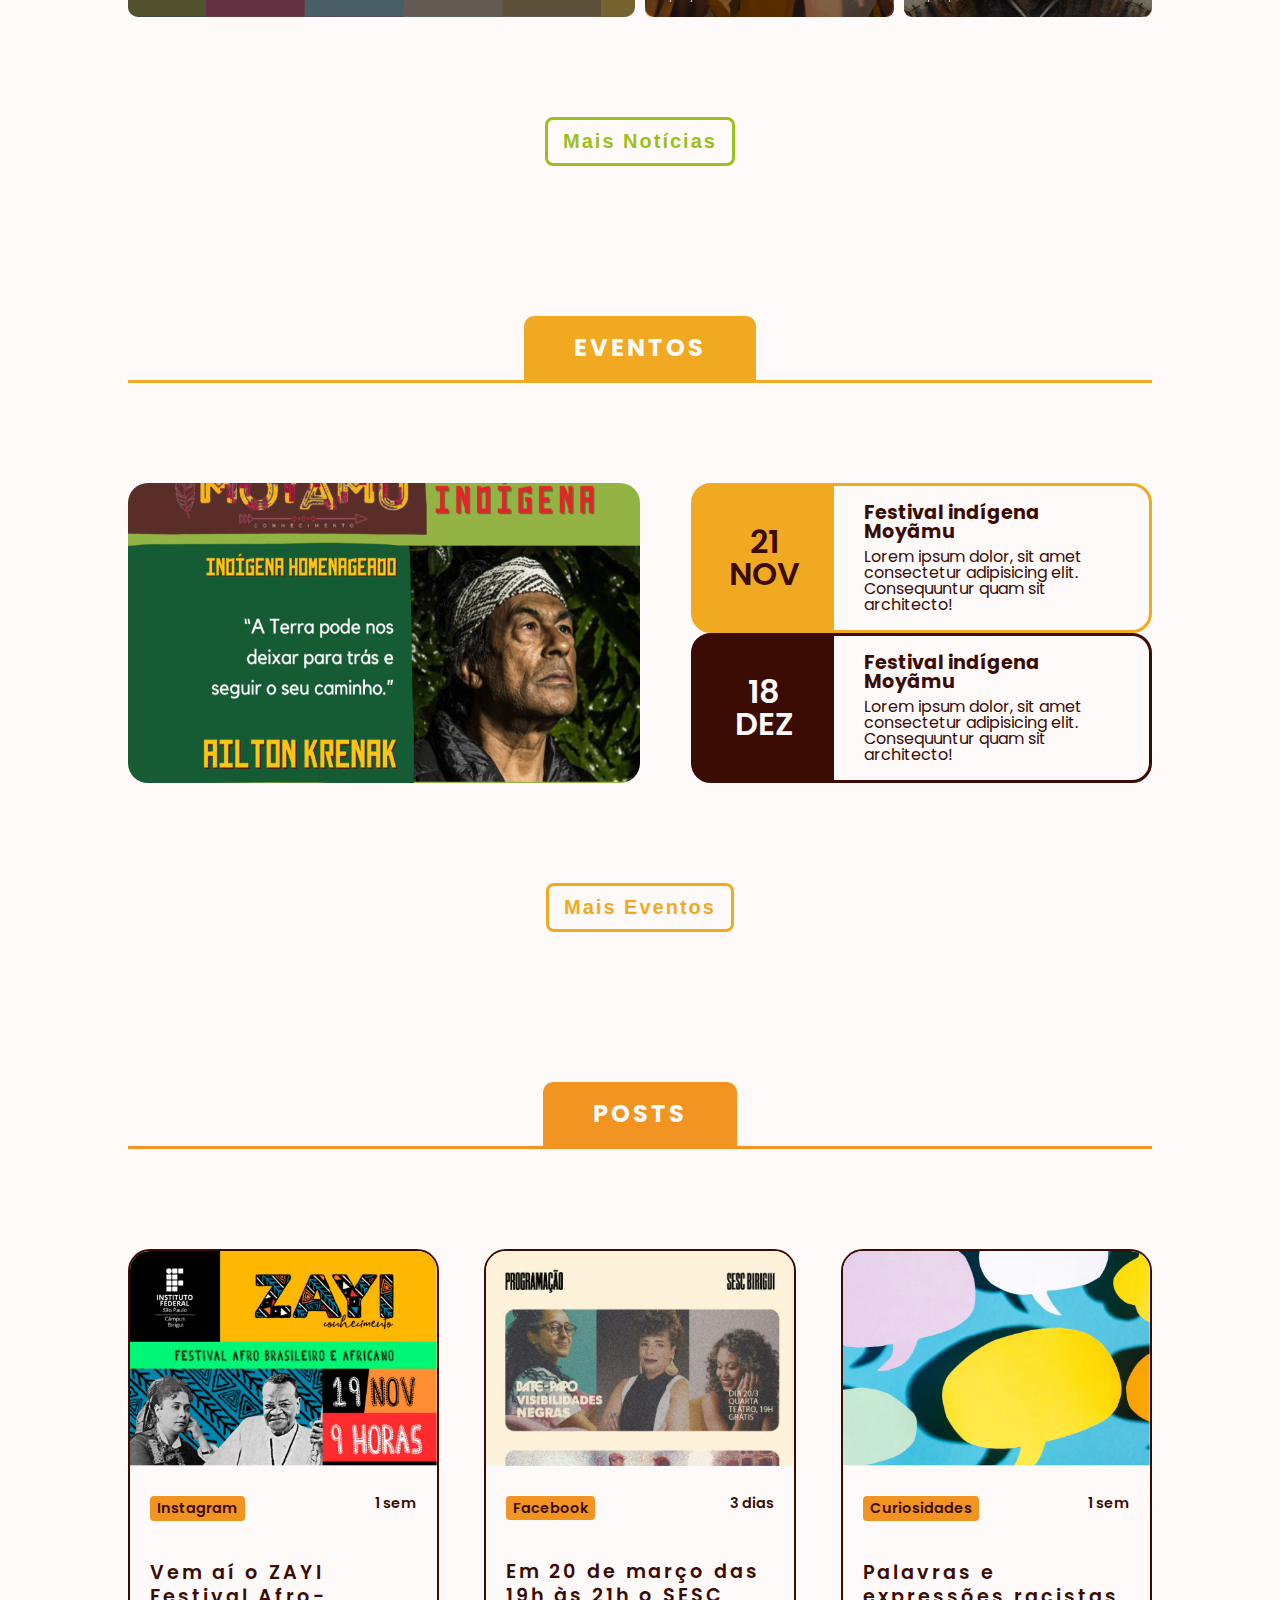
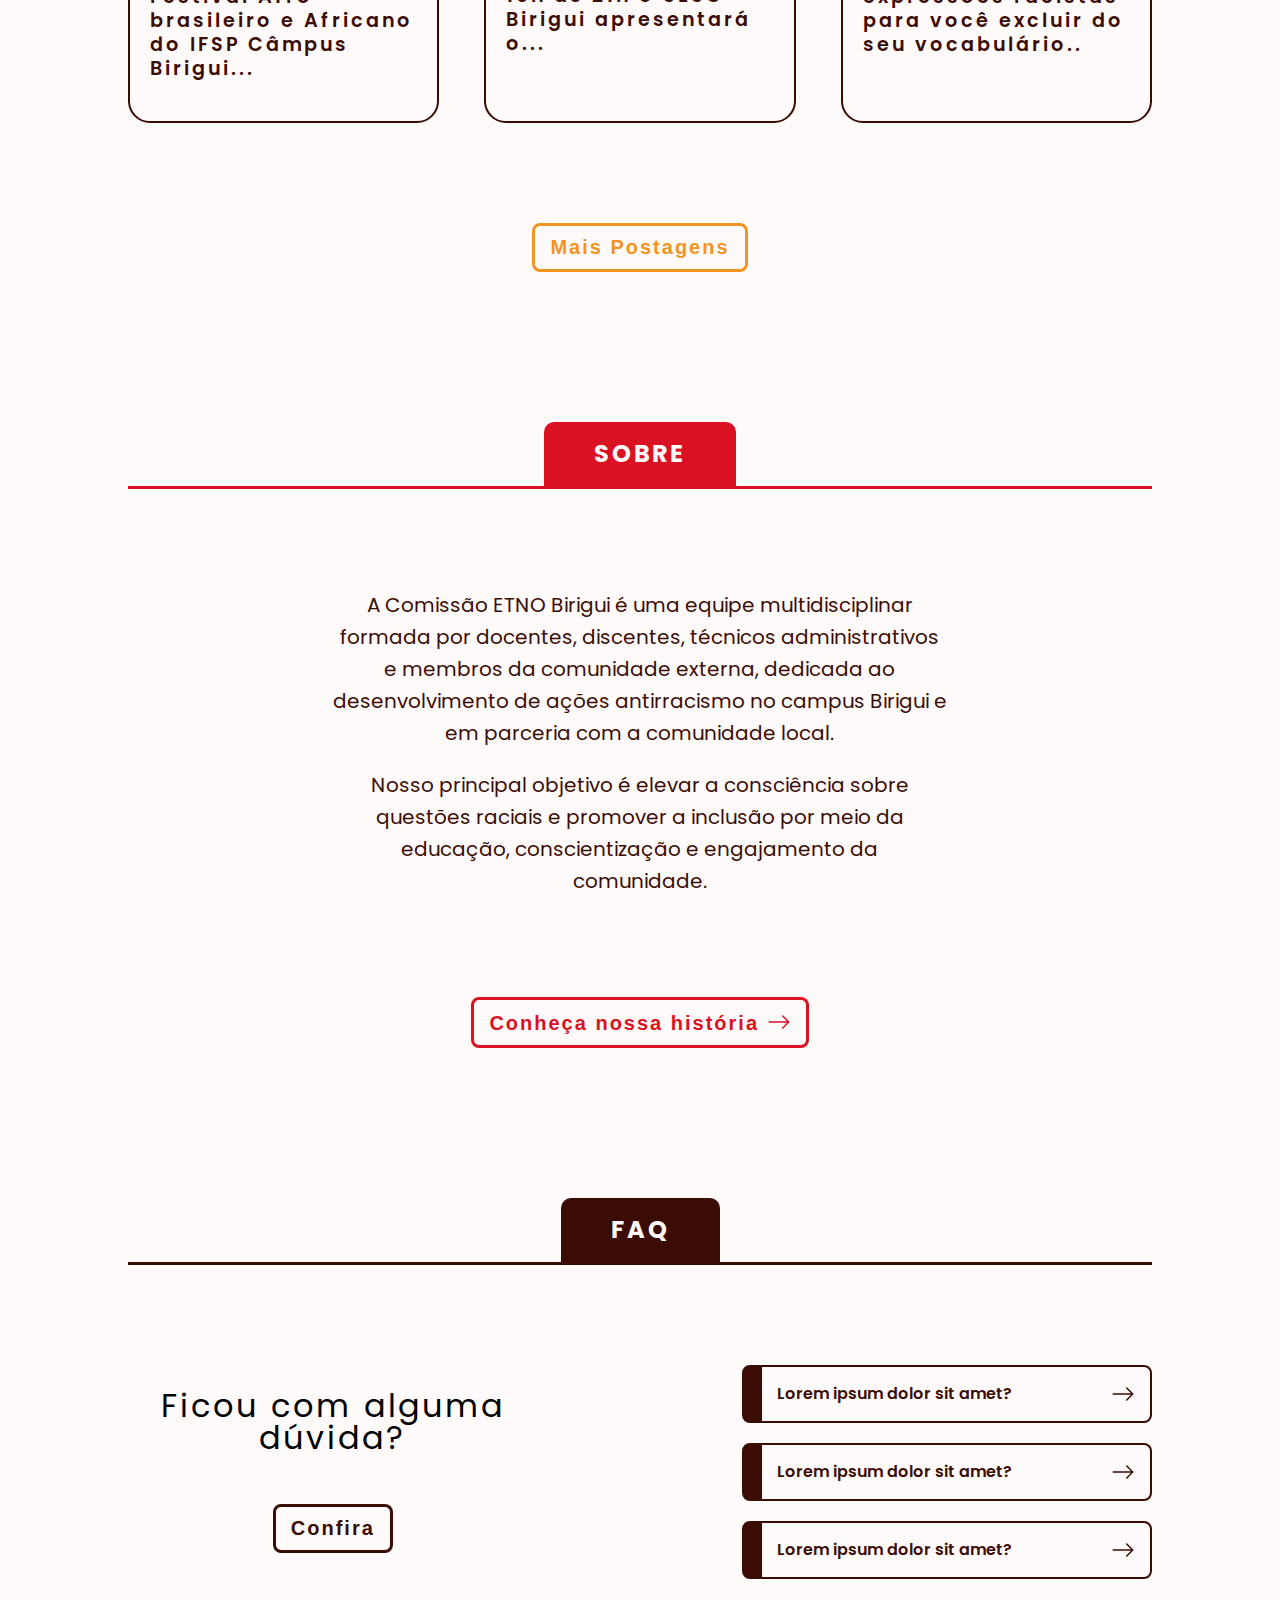
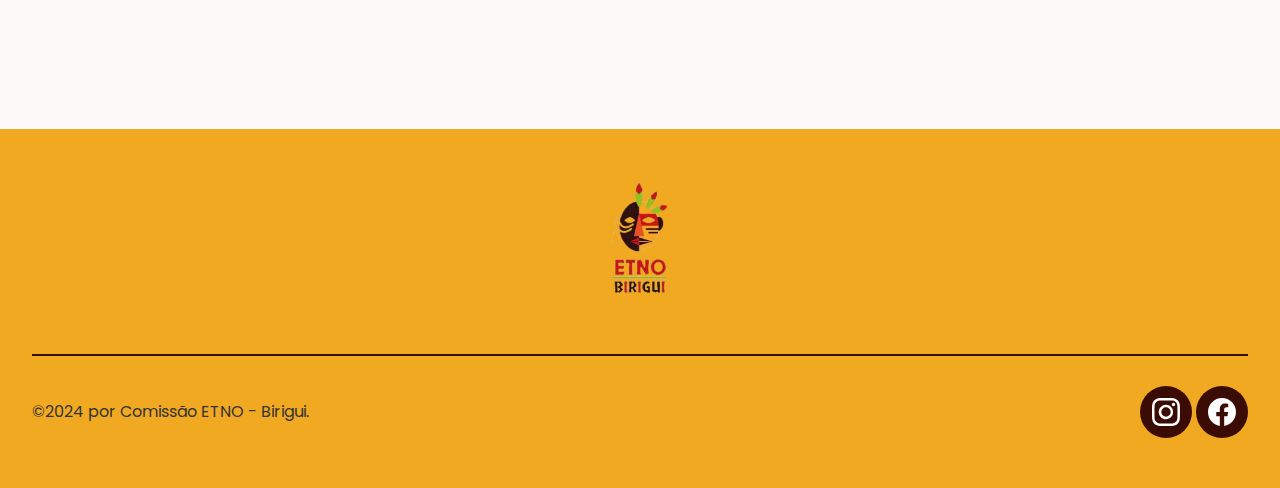
==== commit b7380615: "mobile index e footer" ====
--- a/index.html
+++ b/index.html
@@ -160,10 +160,10 @@
                     <p>A Comissão ETNO Birigui é uma equipe multidisciplinar formada por docentes, discentes, técnicos administrativos e membros da comunidade externa, dedicada ao desenvolvimento de ações antirracismo no campus Birigui e em parceria com a comunidade local.</p>
                     
                     <p>Nosso principal objetivo é elevar a consciência sobre questões raciais e promover a inclusão por meio da educação, conscientização e engajamento da comunidade.</p>
-                    <div class="citacao">
+                    <!-- <div class="citacao">
                         <p>❝Acreditamos que o conhecimento é uma importante ferramenta de combate ao racismo, por essa razão nos comprometemos com o desenvolvimento de ações que o promovam❞</p>
                         <p id="citado">~ Elisandra Pereira</p>
-                    </div>
+                    </div> -->
                 </div>
             </article>
             <div class="sobre-botao botao">
--- a/assets/style/pages/index/style.css
+++ b/assets/style/pages/index/style.css
@@ -351,18 +351,21 @@
 }
 
 .post {
-    width: 90%;
-    border-radius: 20px;
-    flex: 1 1 1;
+    width: 30%;
+    border-radius: 22px;
     cursor: pointer;
-}
-
-.post:hover .text-post  {
+    border: 2px solid var(--color-brown);
+}
+
+.post:hover {
     border-color: var(--color-lightorange);
 }
 
 .img-post, .img-post img {
     width: 100%;
+    border-radius: 20px;
+    border-bottom-left-radius: 0;
+    border-bottom-right-radius: 0;
 }
 
 .img-post img {
@@ -373,11 +376,6 @@
 
 .text-post {
     padding: 30px 20px 40px;
-    border-radius: 20px;
-    border: 2px solid var(--color-brown);
-    border-top: none;
-    border-top-left-radius: 0;
-    border-top-right-radius: 0;
     flex: 1 1 0px;
 }
 
--- a/assets/style/pages/index/mobile.css
+++ b/assets/style/pages/index/mobile.css
@@ -1,4 +1,4 @@
-@media only screen and (max-width: 768px) {
+@media only screen and (max-width: 1024px) {
     /* noticias */
     .noticias-container {
         flex-direction: column;
@@ -45,12 +45,6 @@
     }
 
     .text-post {
-        padding: 0px;
-        border-radius: 0;
-        border: 2px solid var(--color-brown);
-        border-left: 0;
-        border-top-right-radius: 20px;
-        border-bottom-right-radius: 20px;
         padding: 0 20px;
     }
 
@@ -71,4 +65,78 @@
     .perguntas-faq {
         width: 50%;
     }
+}
+
+@media only screen and (max-width: 425px) {
+    /* noticias */
+    .noticia-recente {
+        height: 300px;
+    }
+
+    .noticias-container {
+        gap: 20px;
+    }
+
+    .noticias-diversas {
+        grid-template-columns: 1fr;
+        gap: 20px;
+    }
+
+    .noticia .noticia-texto {
+        height: 100px;
+    }
+
+    /* eventos */
+    .data-evento     {
+        font-size: 1.25rem;
+        padding: 20px 10px;
+        min-width: 50px;
+    }
+
+    .texto-evento {
+        padding: 10px;
+        gap: 10px;
+    }
+
+    /* posts */
+    .post {
+        flex-direction: column;
+        margin: auto;
+        width: 80%;
+    }
+
+    .img-post {
+        width: 100%;
+        margin: auto;
+    }
+
+    .img-post img {
+        border-radius: 20px;
+        border-bottom-left-radius: 0;
+        border-bottom-right-radius: 0;
+    }
+
+    .text-post {
+        padding-bottom: 30px;
+        padding-top: 10px;
+    }
+
+    /* sobre */
+    .texto-sobre {
+        width: 100%;
+    }
+
+    /* faq */
+    .FAQ-conteudo {
+        flex-direction: column-reverse;
+        gap: 40px;
+    }
+
+    .texto-faq {
+        width: 70%;
+    }
+
+    .perguntas-faq {
+        width: 100%;
+    }
 }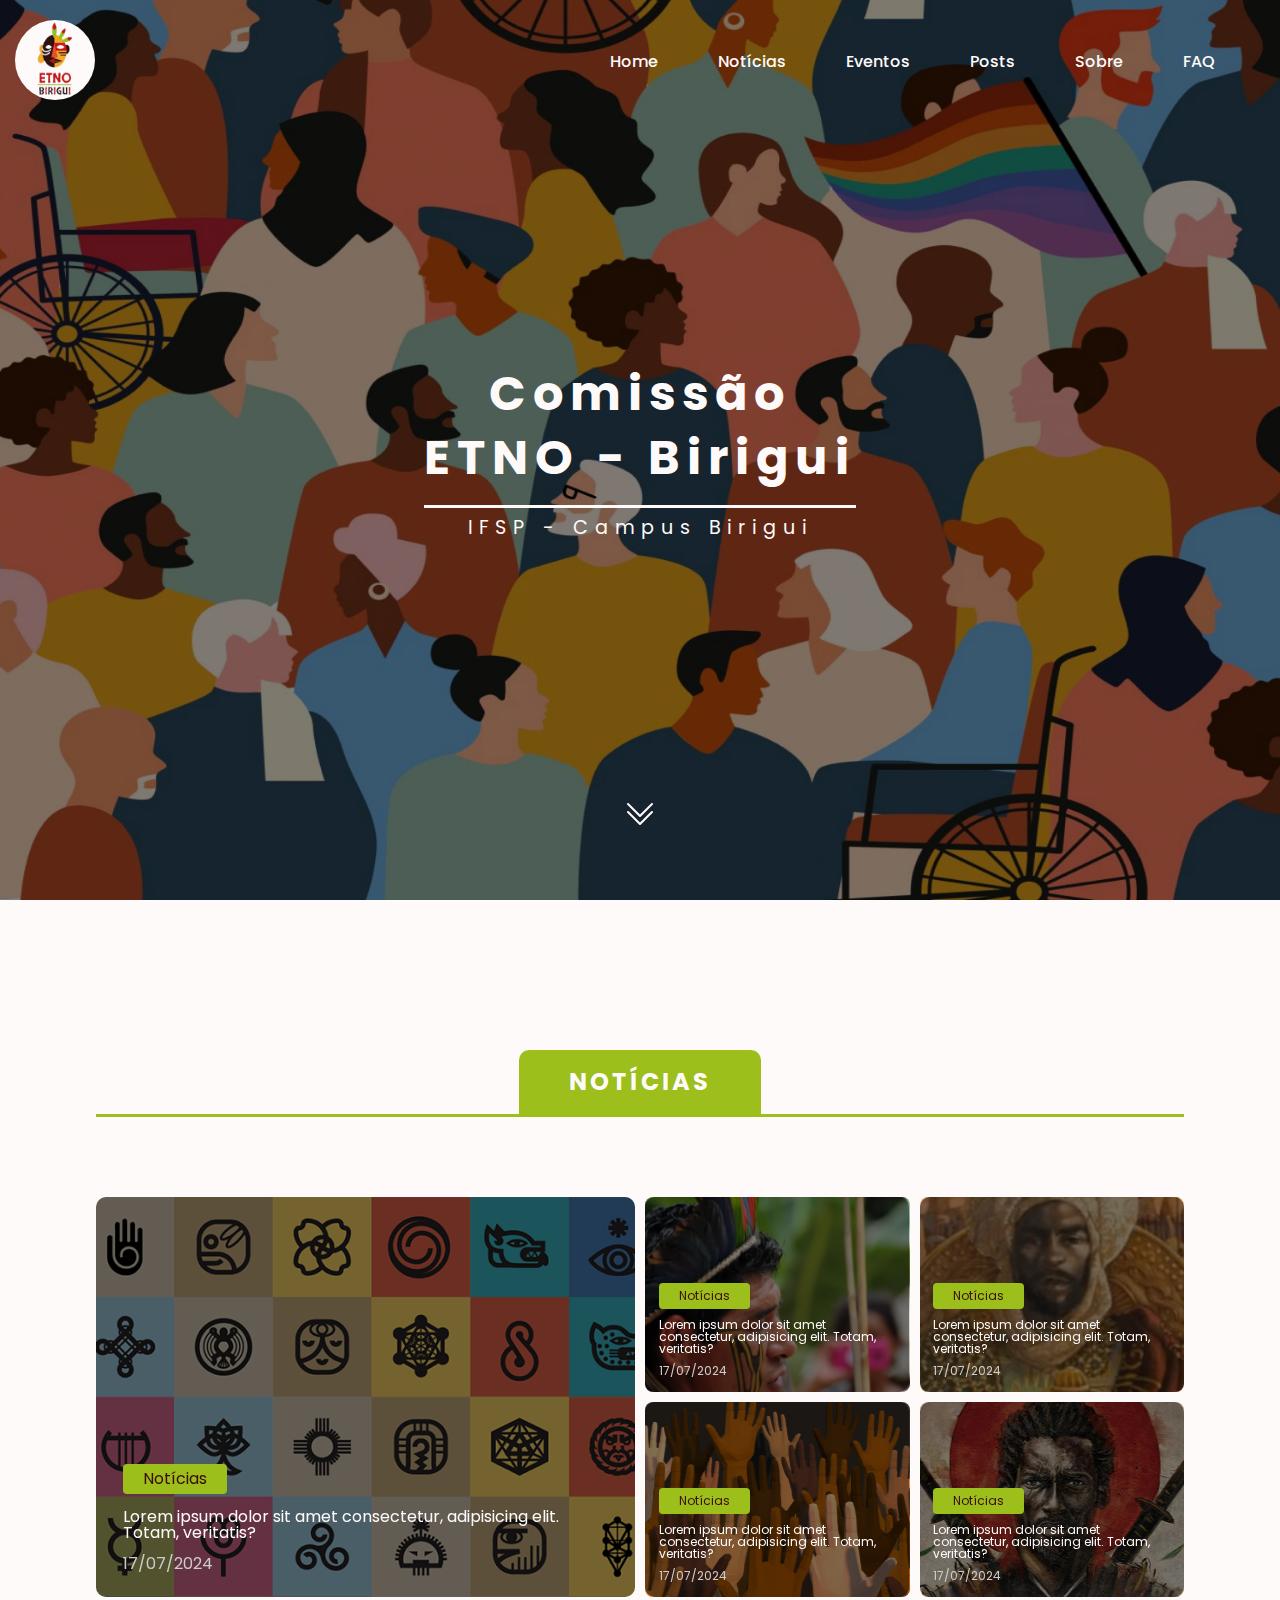
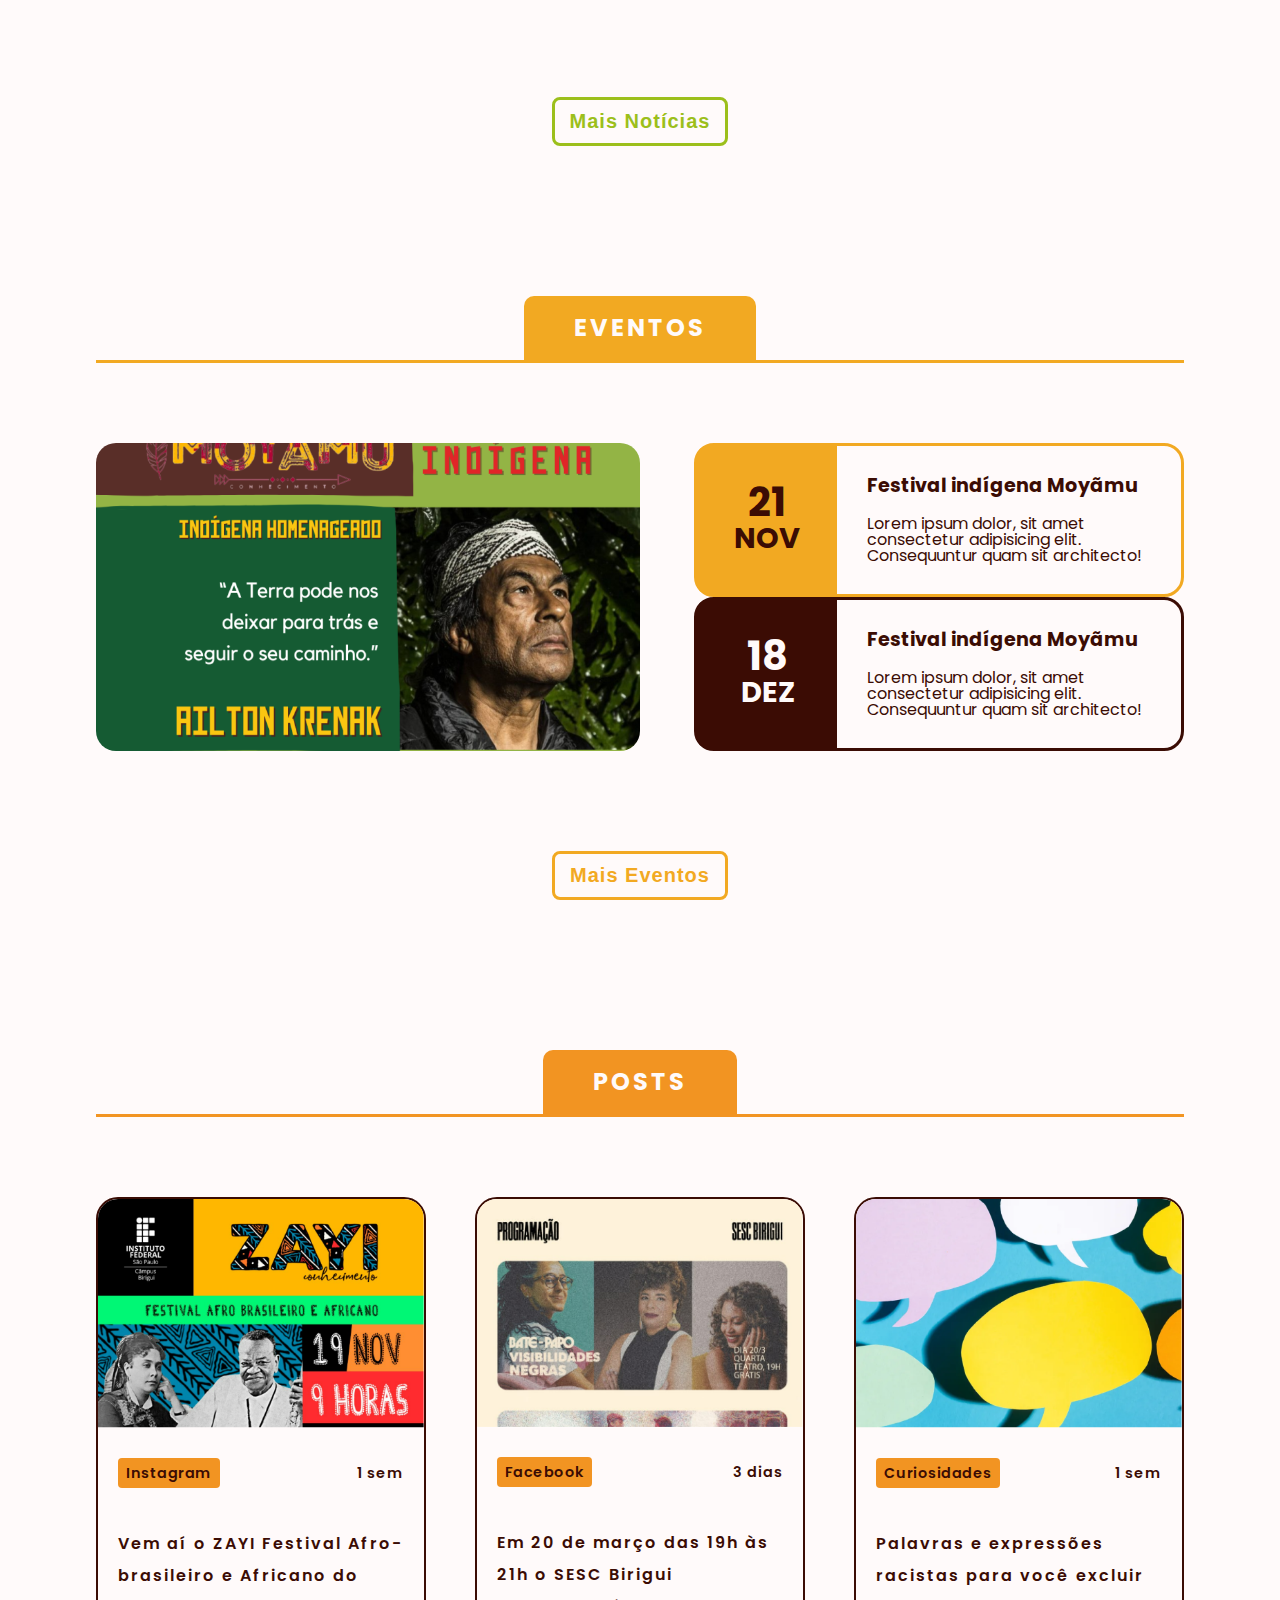
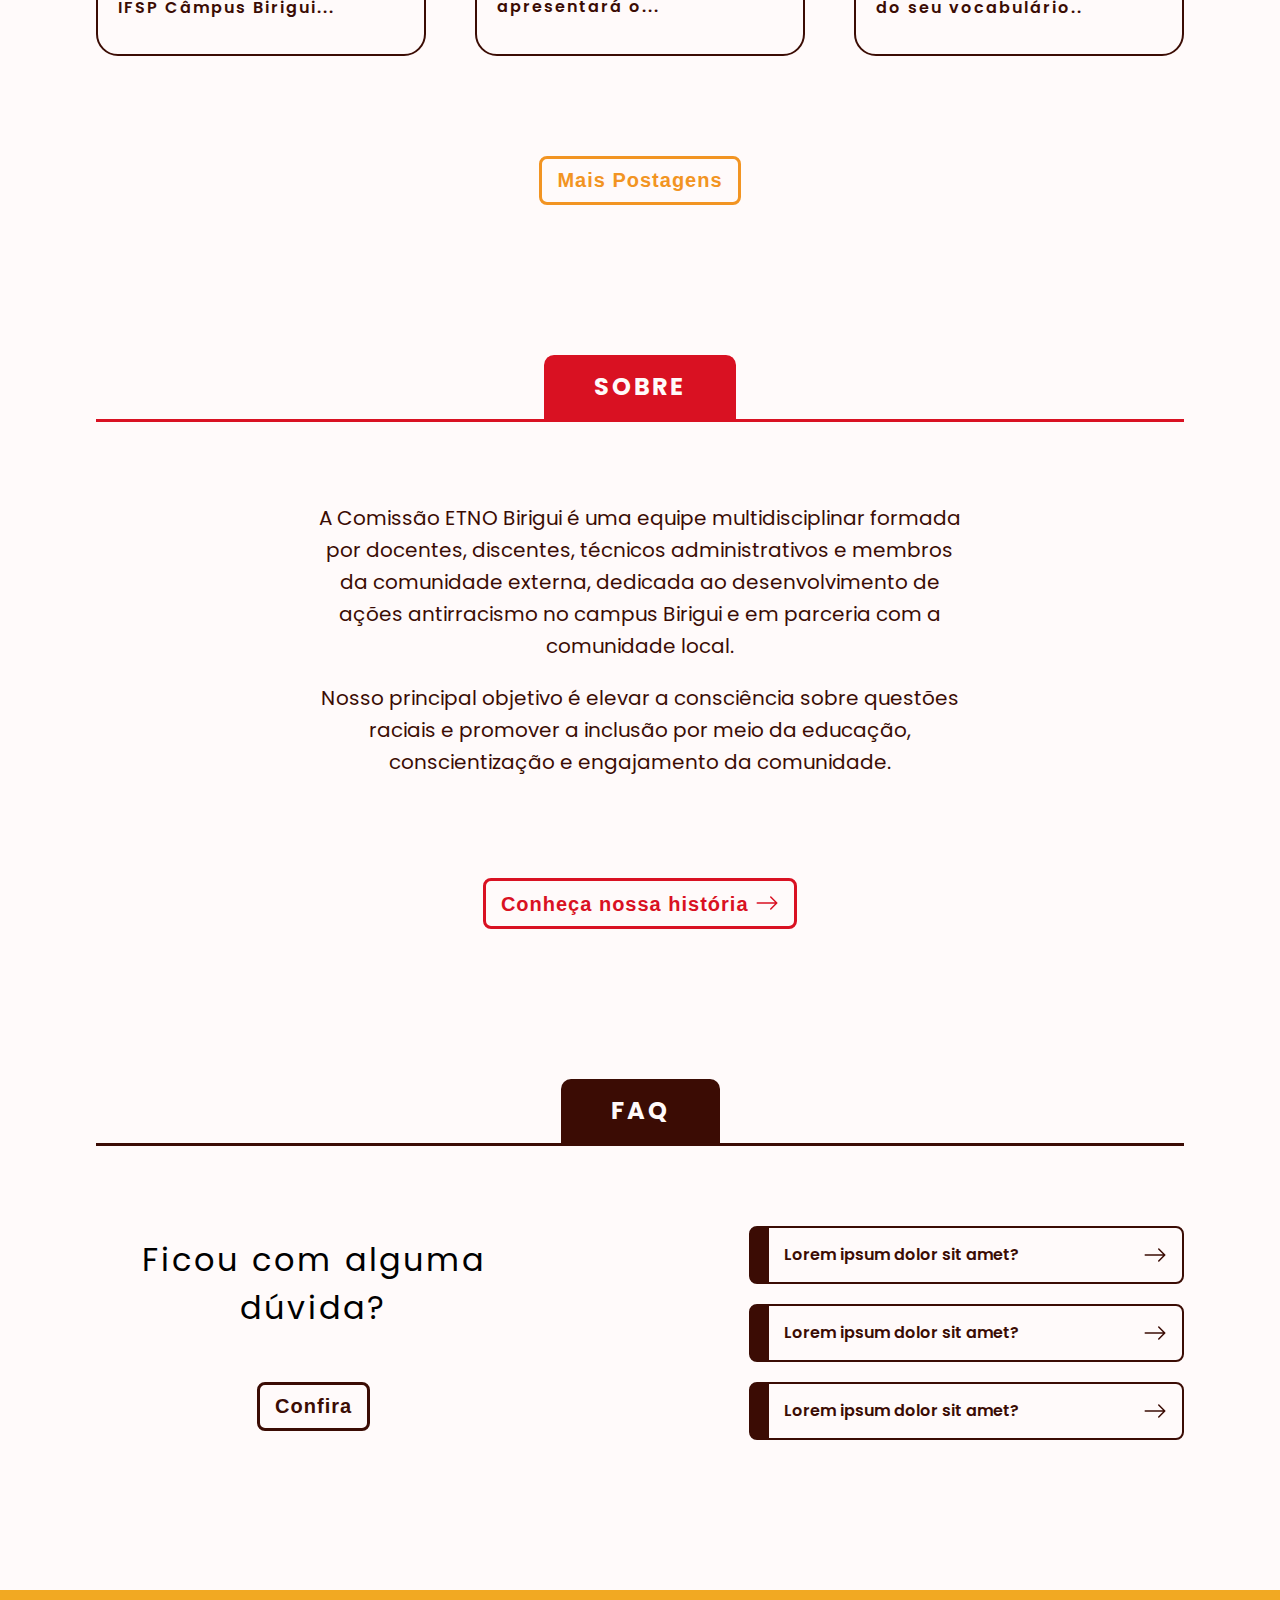
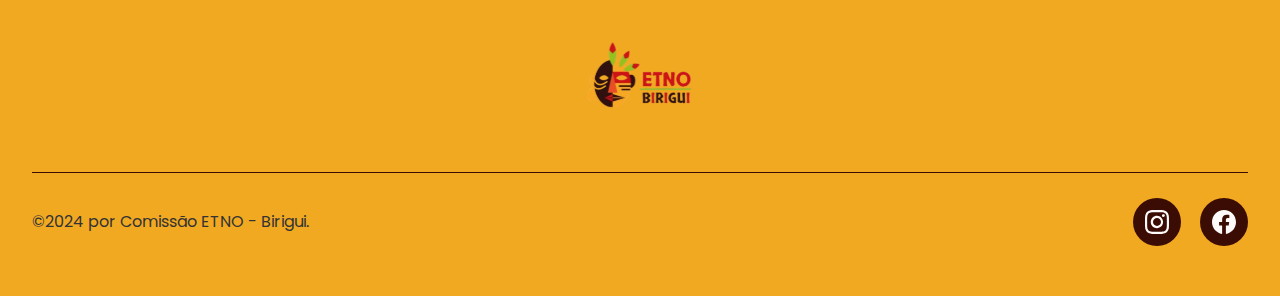
==== commit 5c3ad296: "adicionando possibilidades de logo e estilização leve" ====
--- a/index.html
+++ b/index.html
@@ -82,7 +82,7 @@
                     <div class="eventos-diversos">
                         <div class="evento eve1 selecionado" id="eve1" onclick="seleciona(1)">
                             <div class="data-evento">
-                                <p>21<br>NOV</p>
+                                <p><span>21</span><br>NOV</p>
                             </div>
                             <div class="texto-evento">
                                 <h3>Festival indígena Moyãmu</h3>
@@ -91,7 +91,7 @@
                         </div>
                         <div class="evento eve2" id="eve2" onclick="seleciona(2)">
                             <div class="data-evento">
-                                <p>18<br>DEZ</p>
+                                <p><span>18</span><br>DEZ</p>
                             </div>
                             <div class="texto-evento">
                                 <h3>Festival indígena Moyãmu</h3>
--- a/assets/style/pages/index/style.css
+++ b/assets/style/pages/index/style.css
@@ -24,7 +24,7 @@
 /*default*/
 
 section {
-    width: 80%;
+    width: 85%;
     margin: 0 auto 150px;
 }
 
@@ -67,7 +67,7 @@
     cursor: pointer;
     background: transparent;
     font-size: 1.25rem;
-    letter-spacing: 2px;
+    letter-spacing: 1px;
     font-weight: 600;
     transition: all 0.3s;
 }
@@ -100,13 +100,13 @@
 
 .home h1, .home h3 {
     text-align: center;
-    color: #fff;
+    color: var(--color-white);
     margin: 10px;
     letter-spacing: 7px;
 }
 
 .home svg {
-    color: #FFF;
+    color: var(--color-white);
     position: absolute;
     width: 32px;
     height: 32px;
@@ -136,7 +136,7 @@
 }
 
 .noticias-container {
-    margin: 100px auto;
+    margin: 80px auto;
     display: flex;
     flex-direction: row;
     align-items: flex-end;
@@ -253,7 +253,7 @@
 }
 
 .eventos-container {
-    margin: 100px auto;
+    margin: 80px auto;
     display: flex;
     flex-direction: row;
     justify-content: space-between;
@@ -289,15 +289,20 @@
 .data-evento {
     background-color: var(--color-brown);
     color: var(--color-white);
-    font-weight: 600;
+    font-weight: 700;
     text-align: center;
-    font-size: 2rem;
+    font-size: 1.8rem;
     border-radius: 10px 0 0 10px;
     padding: 40px 20px;
     display: flex;
     align-items: center;
     min-width: 100px;
     justify-content: center;
+    line-height: 2rem;
+}
+
+.data-evento p span {
+    font-size: 2.5rem;
 }
 
 .texto-evento {
@@ -343,11 +348,10 @@
 }
 
 .posts-conteudo {
-    margin: 100px auto;
-    display: flex;
-    flex-direction: row;
-    justify-content: space-between;
-    gap: 3%;
+    margin: 80px auto;
+    display: flex;
+    flex-direction: row;
+    justify-content: space-between;
 }
 
 .post {
@@ -375,22 +379,23 @@
 }
 
 .text-post {
-    padding: 30px 20px 40px;
+    padding: 30px 20px 30px;
     flex: 1 1 0px;
 }
 
 .text-post p {
     color: var(--color-brown);
     font-weight: 600;
-    letter-spacing: 3px;
-    line-height: 1.5rem;
-    font-size: 1.2rem;
+    letter-spacing: 2px;
+    line-height: 2rem;
+    font-size: 1rem;
 }
 
 .info-text-post {
     display: flex;
     flex-direction: row;
     justify-content: space-between;
+    align-items: center;
     margin-bottom: 40px;
     font-size: 0.9rem;
     color: var(--color-brown);
@@ -399,8 +404,13 @@
 
 .info-text-post span {
     background-color: var(--color-lightorange);
-    padding: 5px 7px;
+    padding: 8px;
     border-radius: 4px;
+    letter-spacing: 0.5px;
+}
+
+.info-text-post b {
+    letter-spacing: 1px;
 }
 
 .bt-pos {
@@ -422,7 +432,7 @@
 }
 
 .sobre-conteudo {
-    margin: 100px auto;
+    margin: 80px auto;
     display: flex;
     flex-direction: row;
     justify-content: space-between;
@@ -484,7 +494,7 @@
 }
 
 .FAQ-conteudo {
-    margin: 100px auto;
+    margin: 80px auto;
     display: flex;
     flex-direction: row;
     justify-content: space-between;
@@ -500,6 +510,7 @@
     letter-spacing: 3px;
     font-size: 2rem;
     text-align: center;
+    line-height: 3rem;
 }
 
 .FAQ-botao {
--- a/assets/style/pages/index/mobile.css
+++ b/assets/style/pages/index/mobile.css
@@ -68,6 +68,12 @@
 }
 
 @media only screen and (max-width: 425px) {
+    /* home */
+    .home h1 {
+        line-height: 3rem;
+        font-size: 2rem;
+    }
+    
     /* noticias */
     .noticia-recente {
         height: 300px;
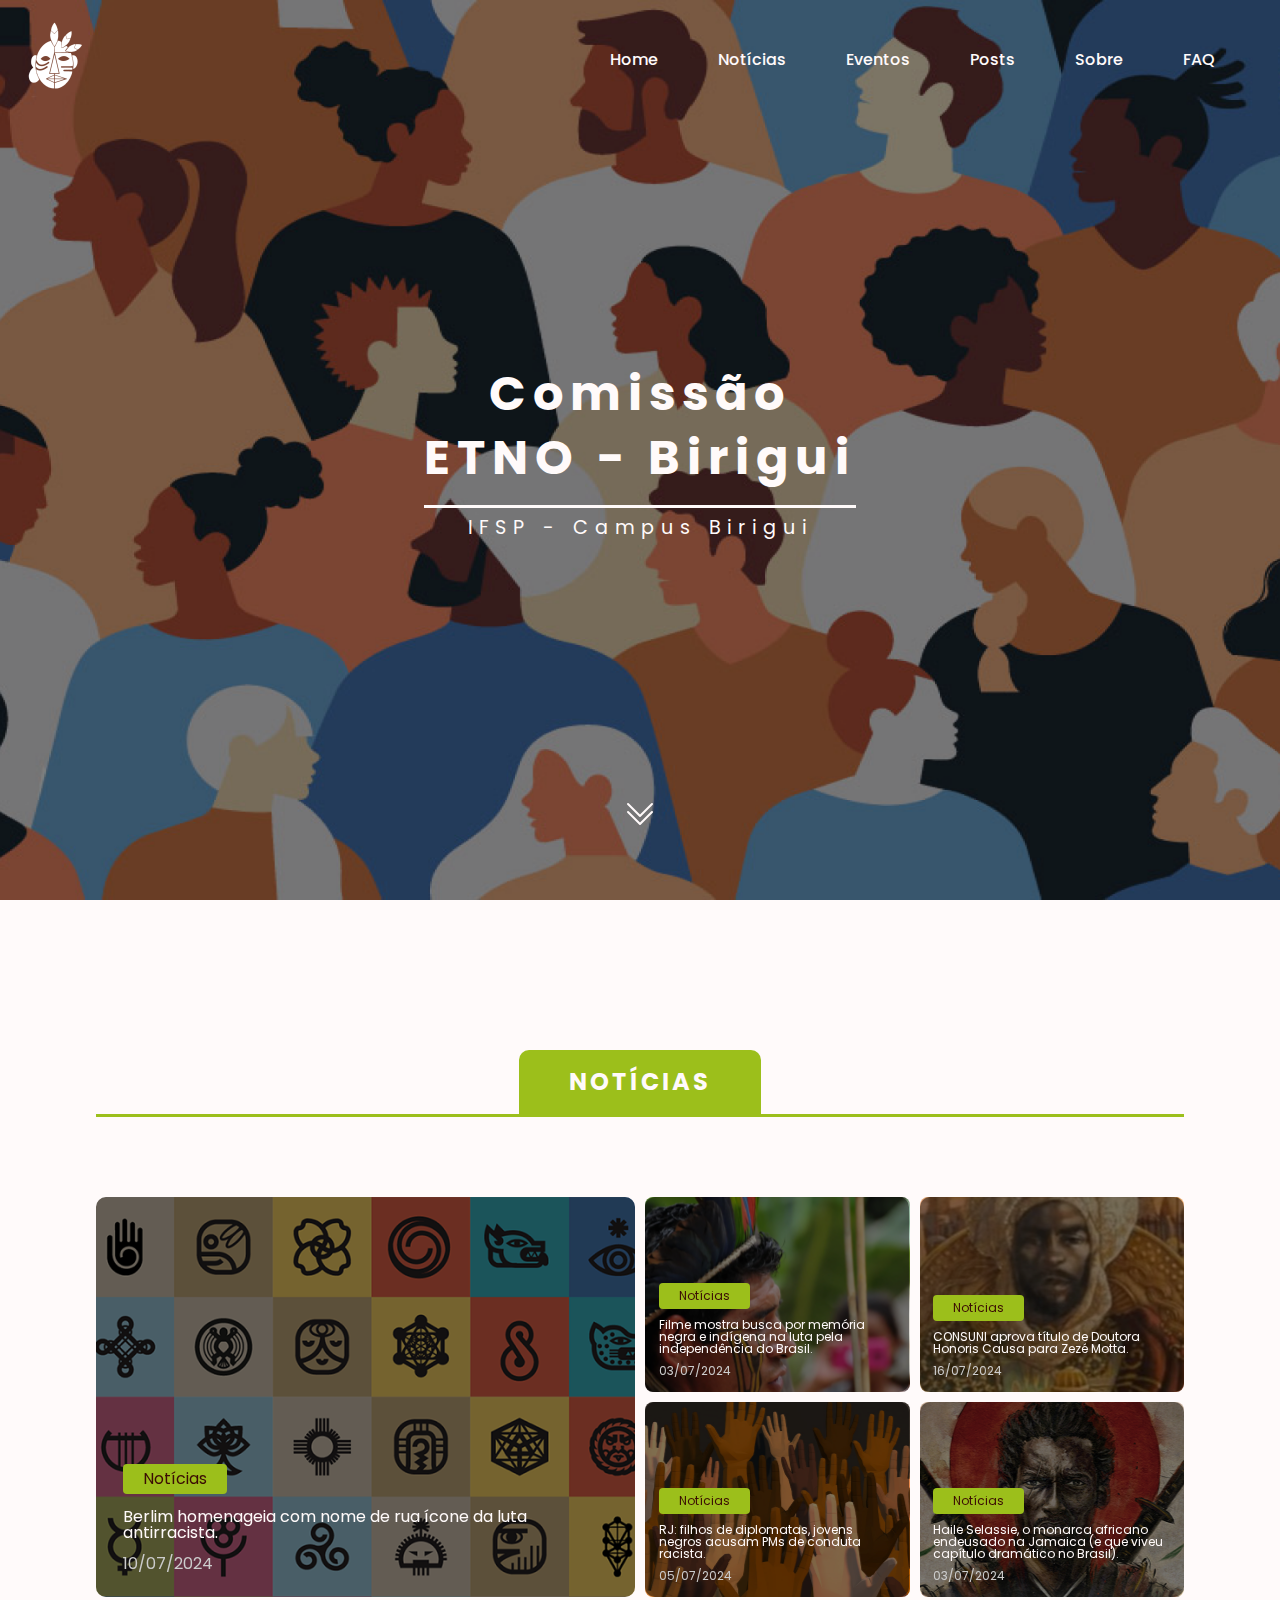
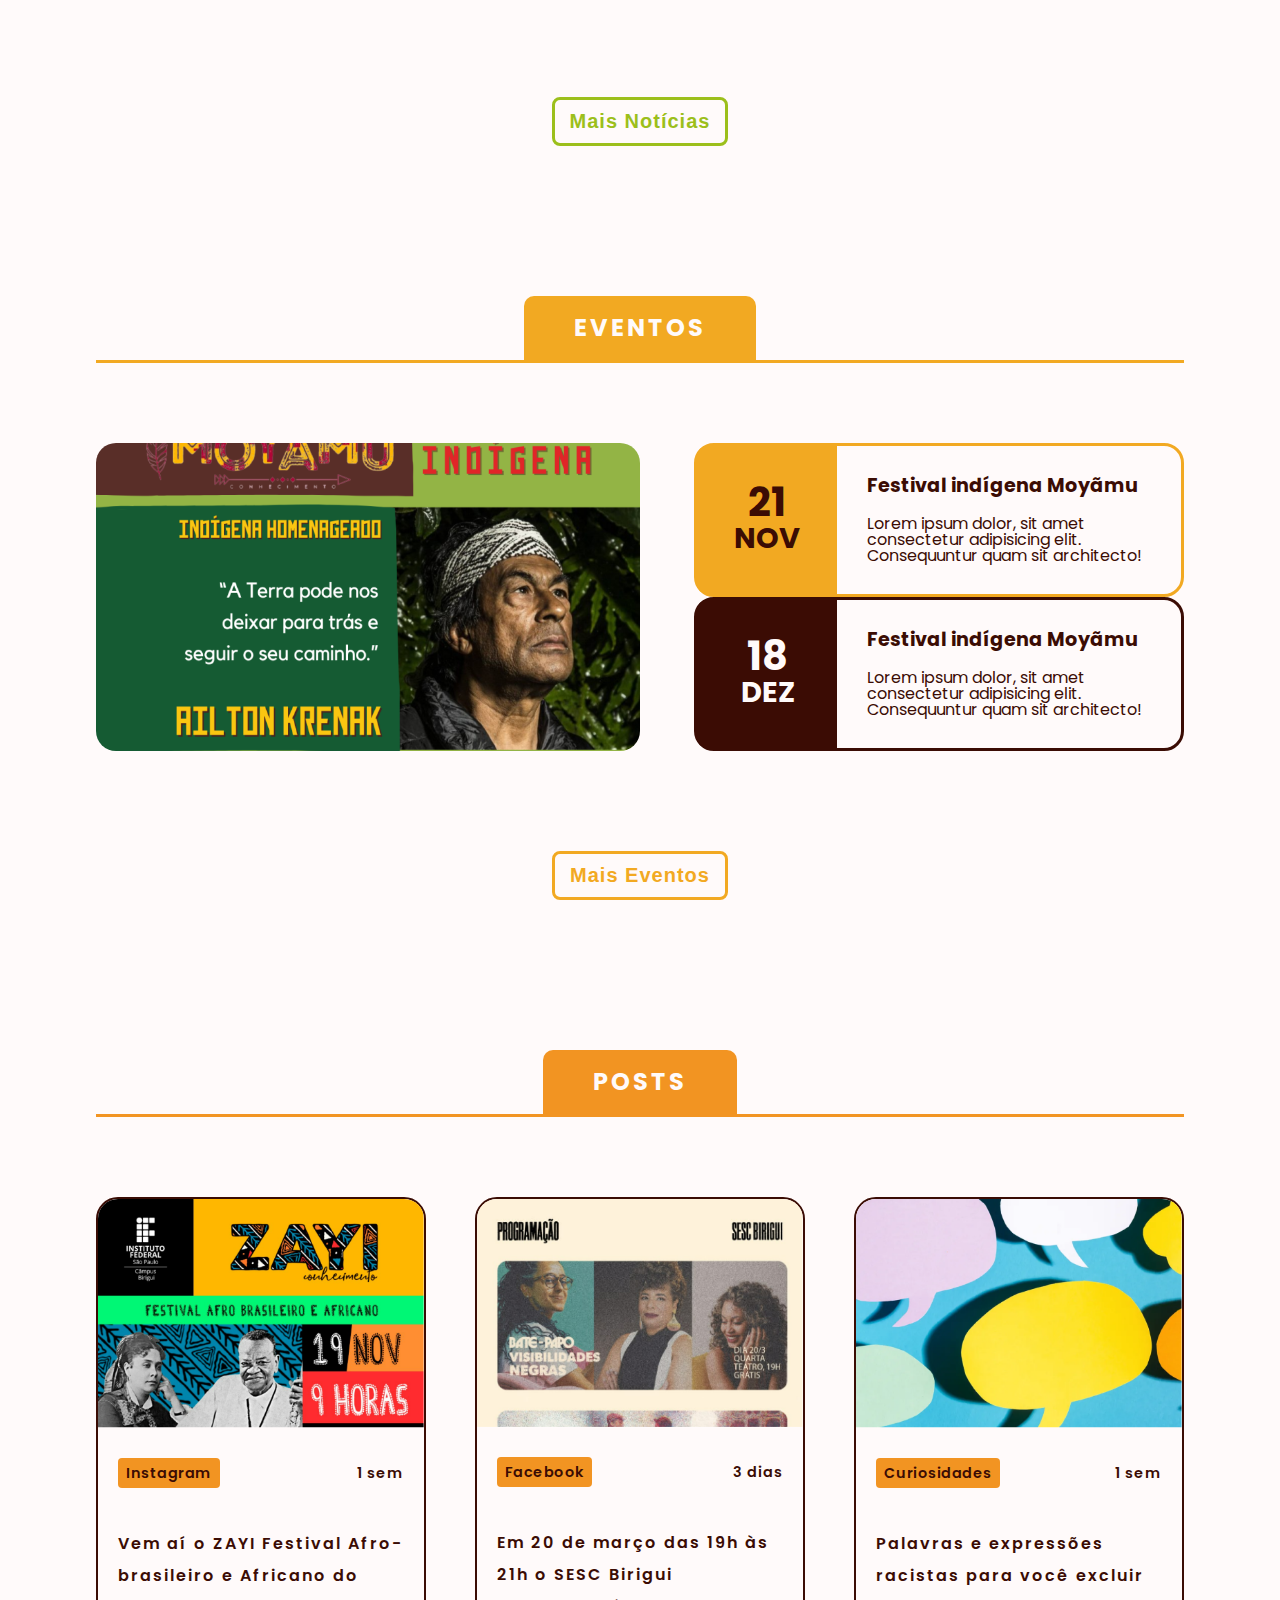
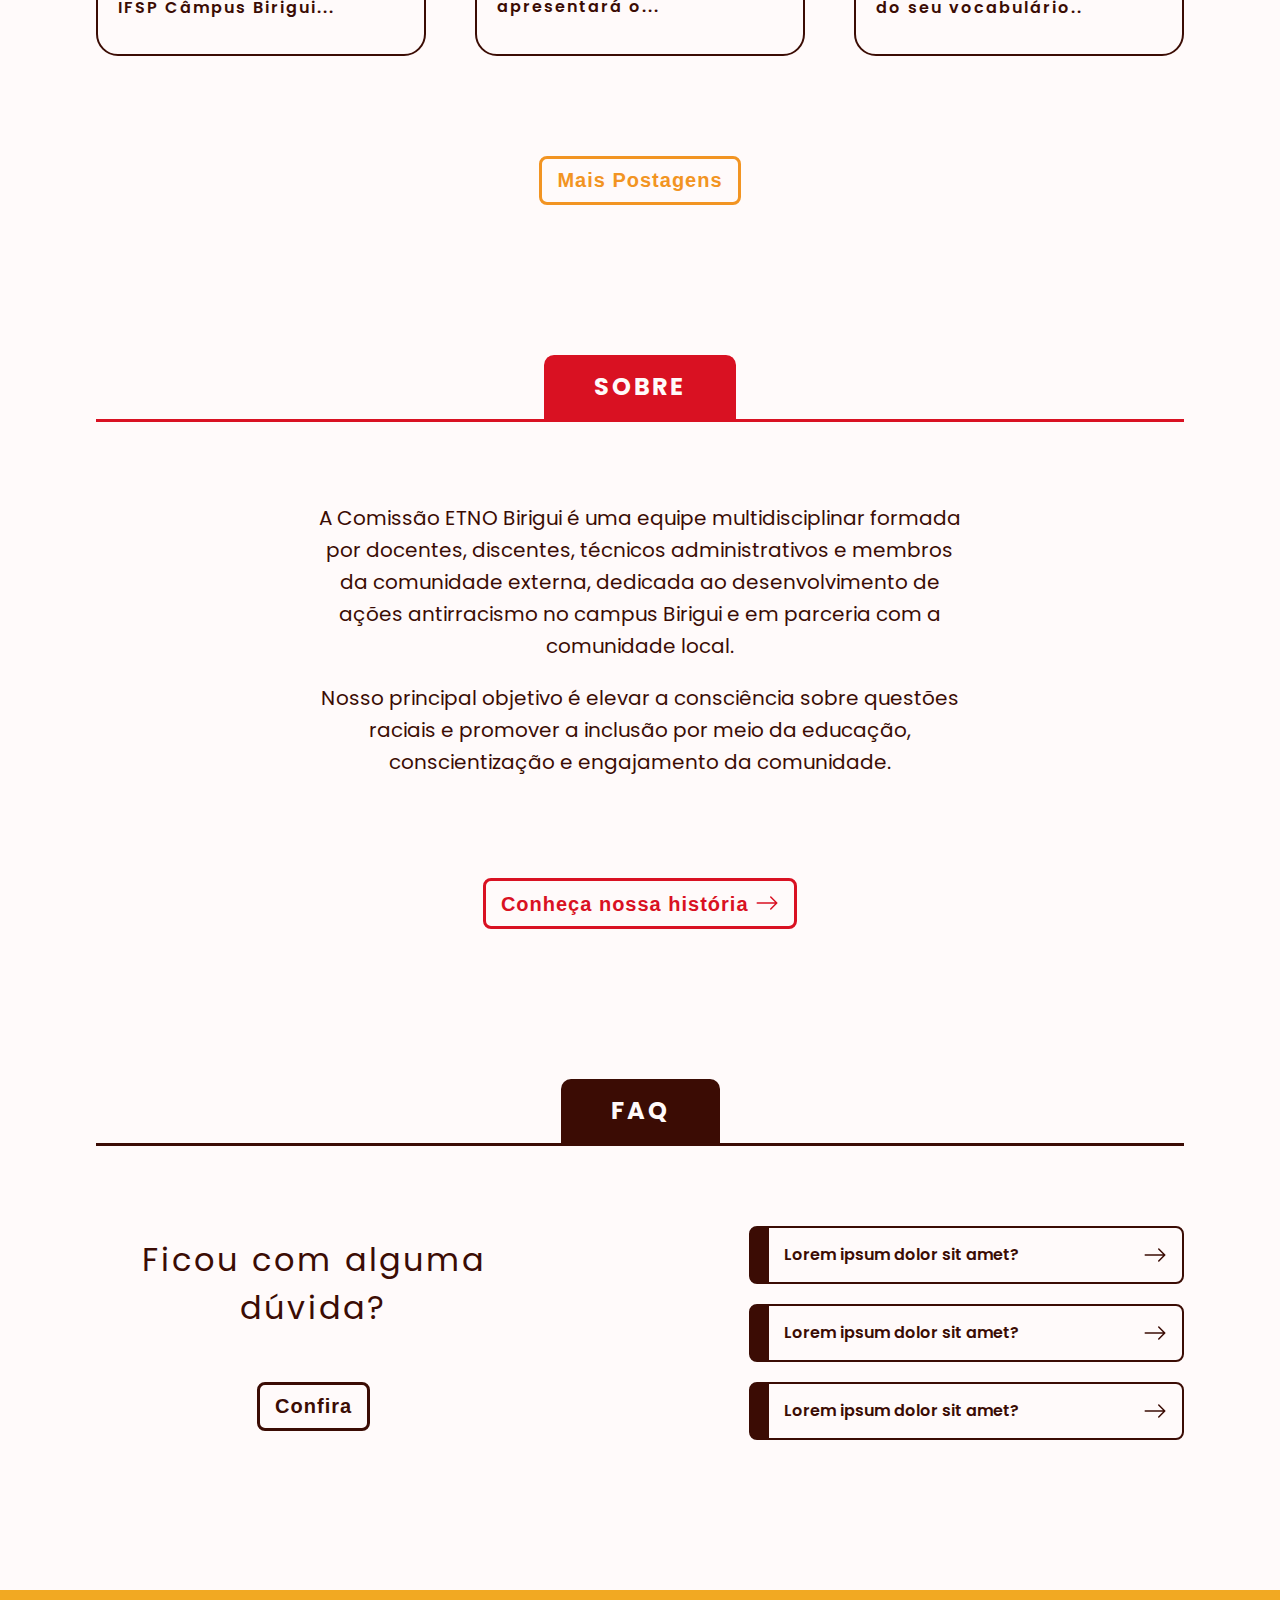
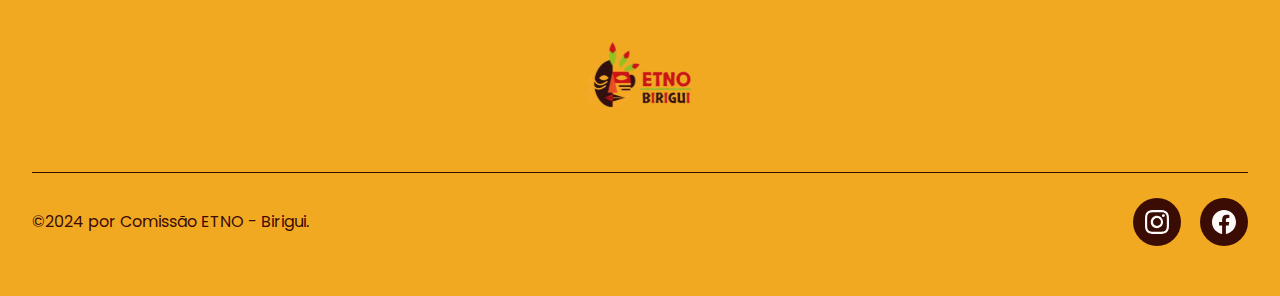
==== commit 02b05286: "adicionado links no home e fotos atualizadas das noticias" ====
--- a/index.html
+++ b/index.html
@@ -27,40 +27,40 @@
             </div>
             <article class="art noticias-conteudo">
                 <div class="noticias-container">
-                    <div class="noticia-recente">
+                    <div class="noticia-recente" onclick="window.open('https://www.dw.com/pt-br/berlim-homenageia-com-nome-de-rua-%C3%ADcone-da-luta-contra-a-discrimina%C3%A7%C3%A3o/a-69617280', '_blank')">
                         <div class="noticia-texto">
                             <div><b>Notícias</b></div>
-                            <p>Lorem ipsum dolor sit amet consectetur, adipisicing elit. Totam, veritatis?</p>
-                            <span>17/07/2024</span>
+                            <p>Berlim homenageia com nome de rua ícone da luta antirracista.</p>
+                            <span>10/07/2024</span>
                         </div>
                     </div>
                     <div class="noticias-diversas">
-                        <div class="noticia not1">
+                        <div class="noticia not1" onclick="window.open('https://www.brasildefato.com.br/2024/07/03/filme-mostra-busca-por-memoria-negra-e-indigena-na-luta-pela-independencia-do-brasil', '_blank')">
                             <div class="noticia-texto">
                                 <div><b>Notícias</b></div>
-                                <p>Lorem ipsum dolor sit amet consectetur, adipisicing elit. Totam, veritatis?</p>
-                                <span>17/07/2024</span>
-                            </div>
-                        </div>
-                        <div class="noticia not2">
+                                <p>Filme mostra busca por memória negra e indígena na luta pela independência do Brasil.</p>
+                                <span>03/07/2024</span>
+                            </div>
+                        </div>
+                        <div class="noticia not2" onclick="window.open('https://uenf.br/portal/noticias/consuni-aprova-titulo-de-doutor-honoris-causa-para-zeze-motta/', '_blank')">
                             <div class="noticia-texto">
                                <div><b>Notícias</b></div>
-                                <p>Lorem ipsum dolor sit amet consectetur, adipisicing elit. Totam, veritatis?</p>
-                                <span>17/07/2024</span>
-                            </div>
-                        </div>
-                        <div class="noticia not3">
+                                <p>CONSUNI aprova título de Doutora Honoris Causa para Zezé Motta.</p>
+                                <span>16/07/2024</span>
+                            </div>
+                        </div>
+                        <div class="noticia not3" onclick="window.open('https://uenf.br/portal/noticias/consuni-aprova-titulo-de-doutor-honoris-causa-para-zeze-motta/', '_blank')">
                             <div class="noticia-texto">
                                <div><b>Notícias</b></div>
-                                <p>Lorem ipsum dolor sit amet consectetur, adipisicing elit. Totam, veritatis?</p>
-                                <span>17/07/2024</span>
-                            </div>
-                        </div>
-                        <div class="noticia not4">
+                                <p>RJ: filhos de diplomatas, jovens negros acusam PMs de conduta racista.</p>
+                                <span>05/07/2024</span>
+                            </div>
+                        </div>
+                        <div class="noticia not4" onclick="window.open('https://www.bbc.com/portuguese/articles/cy79qzd340no', '_blank')">
                             <div class="noticia-texto">
                                <div><b>Notícias</b></div>
-                                <p>Lorem ipsum dolor sit amet consectetur, adipisicing elit. Totam, veritatis?</p>
-                                <span>17/07/2024</span>
+                                <p>Haile Selassie, o monarca africano endeusado na Jamaica (e que viveu capítulo dramático no Brasil).</p>
+                                <span>03/07/2024</span>
                             </div>
                         </div>
                     </div>
--- a/assets/style/pages/index/style.css
+++ b/assets/style/pages/index/style.css
@@ -506,7 +506,7 @@
 }
 
 .texto-faq h3 {
-    color: var(--color-black);
+    color: var(--color-brown);
     letter-spacing: 3px;
     font-size: 2rem;
     text-align: center;
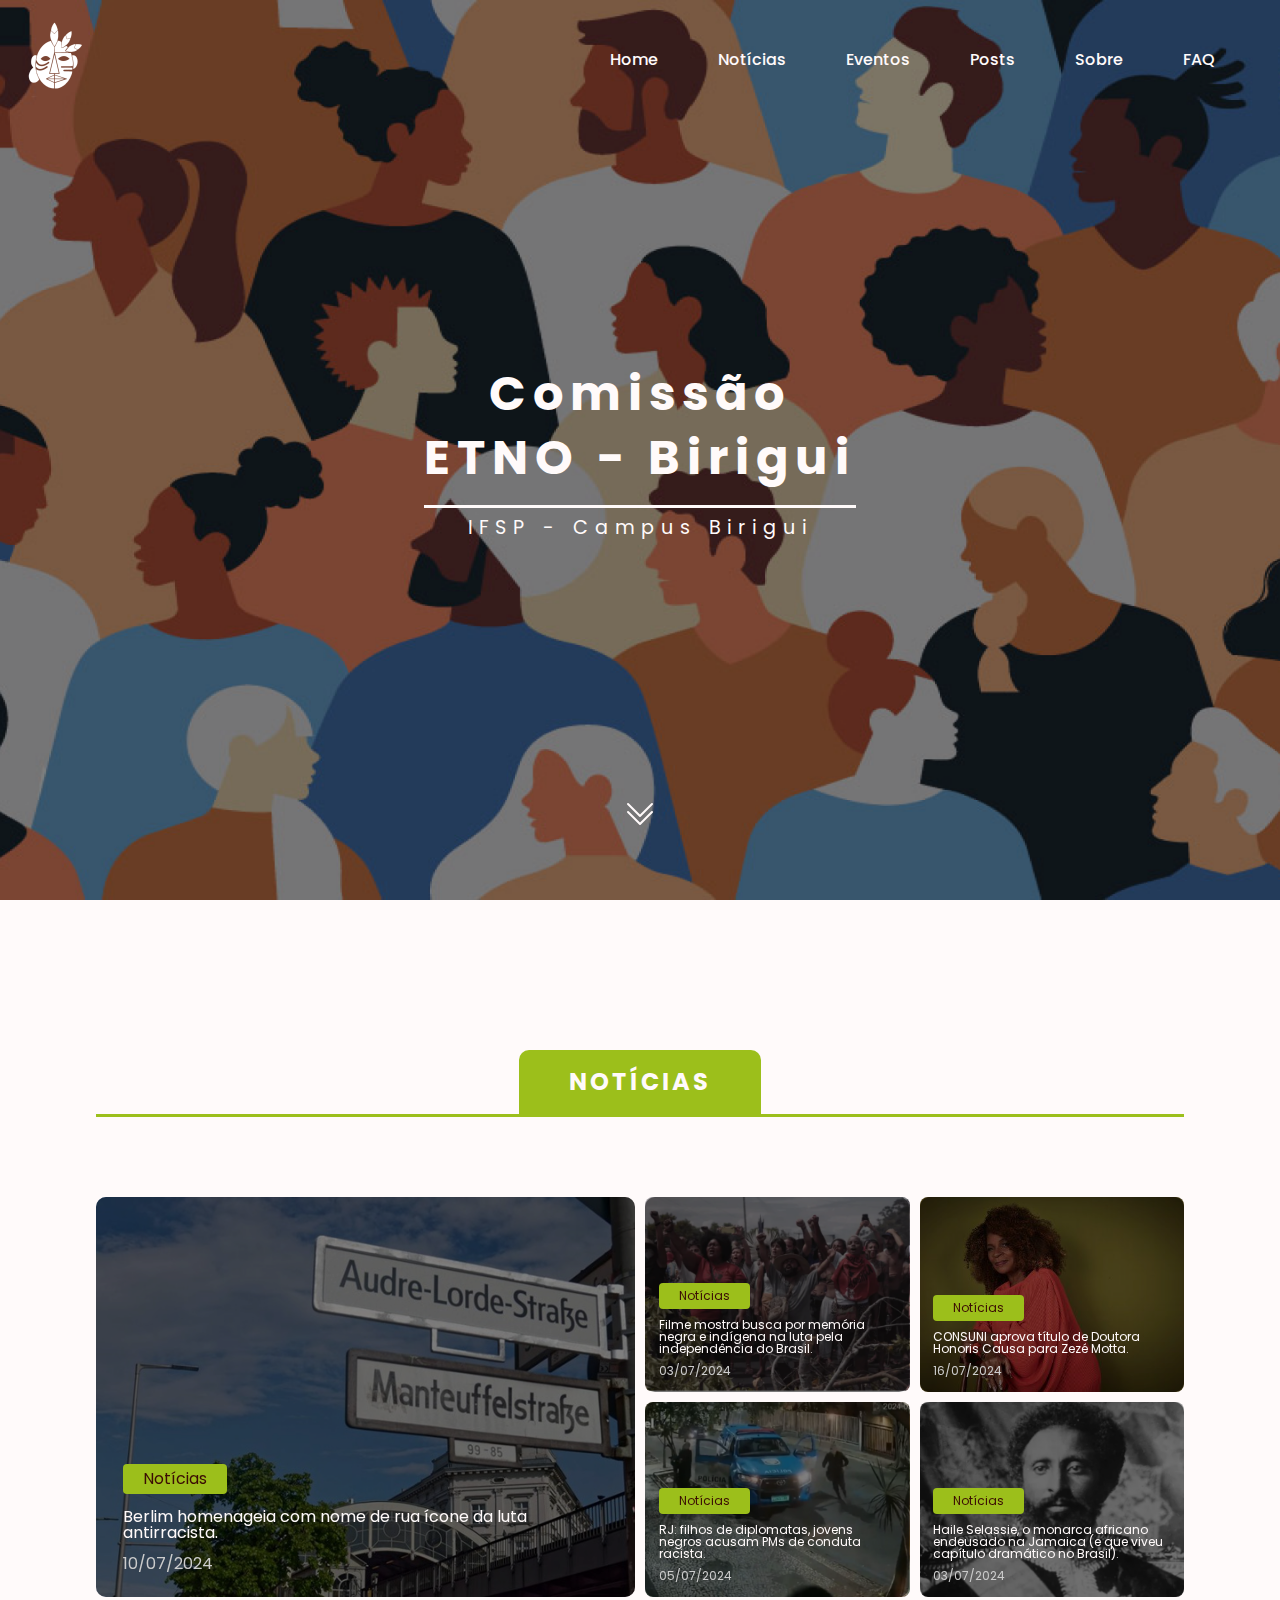
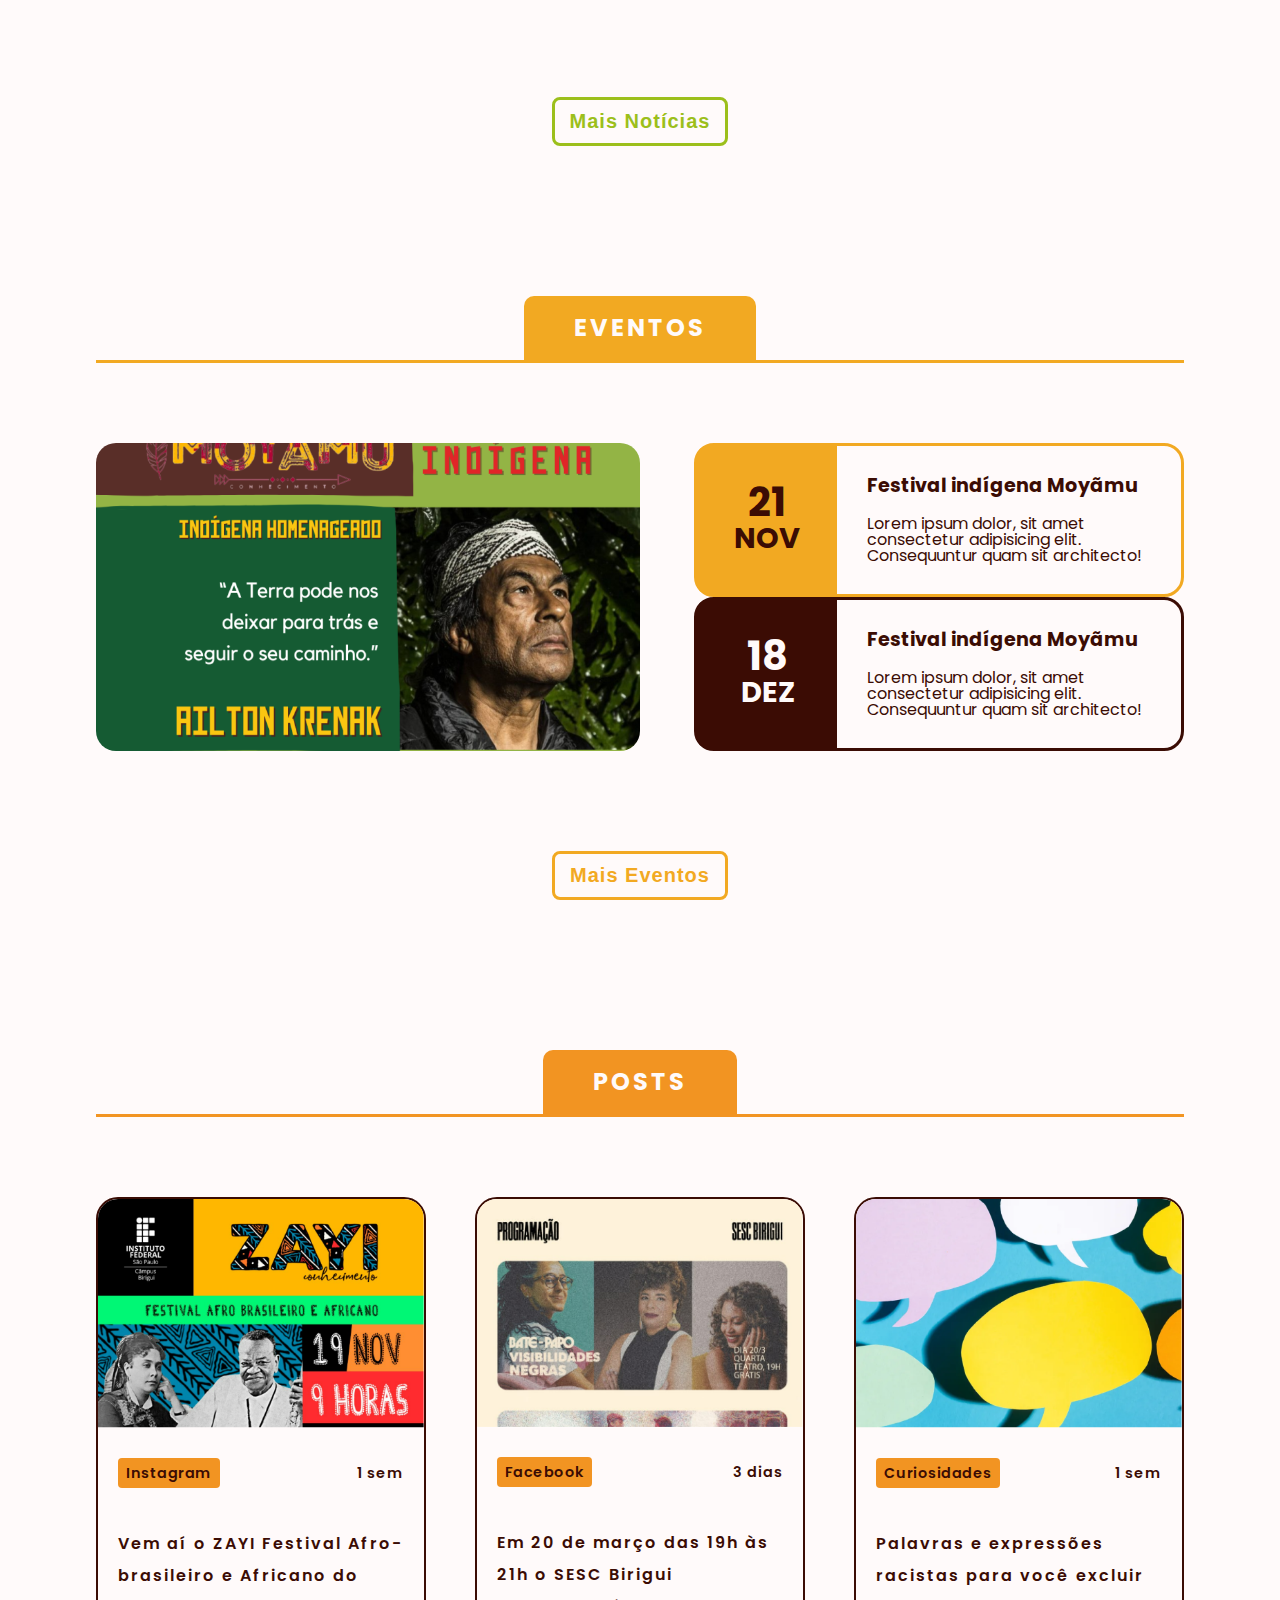
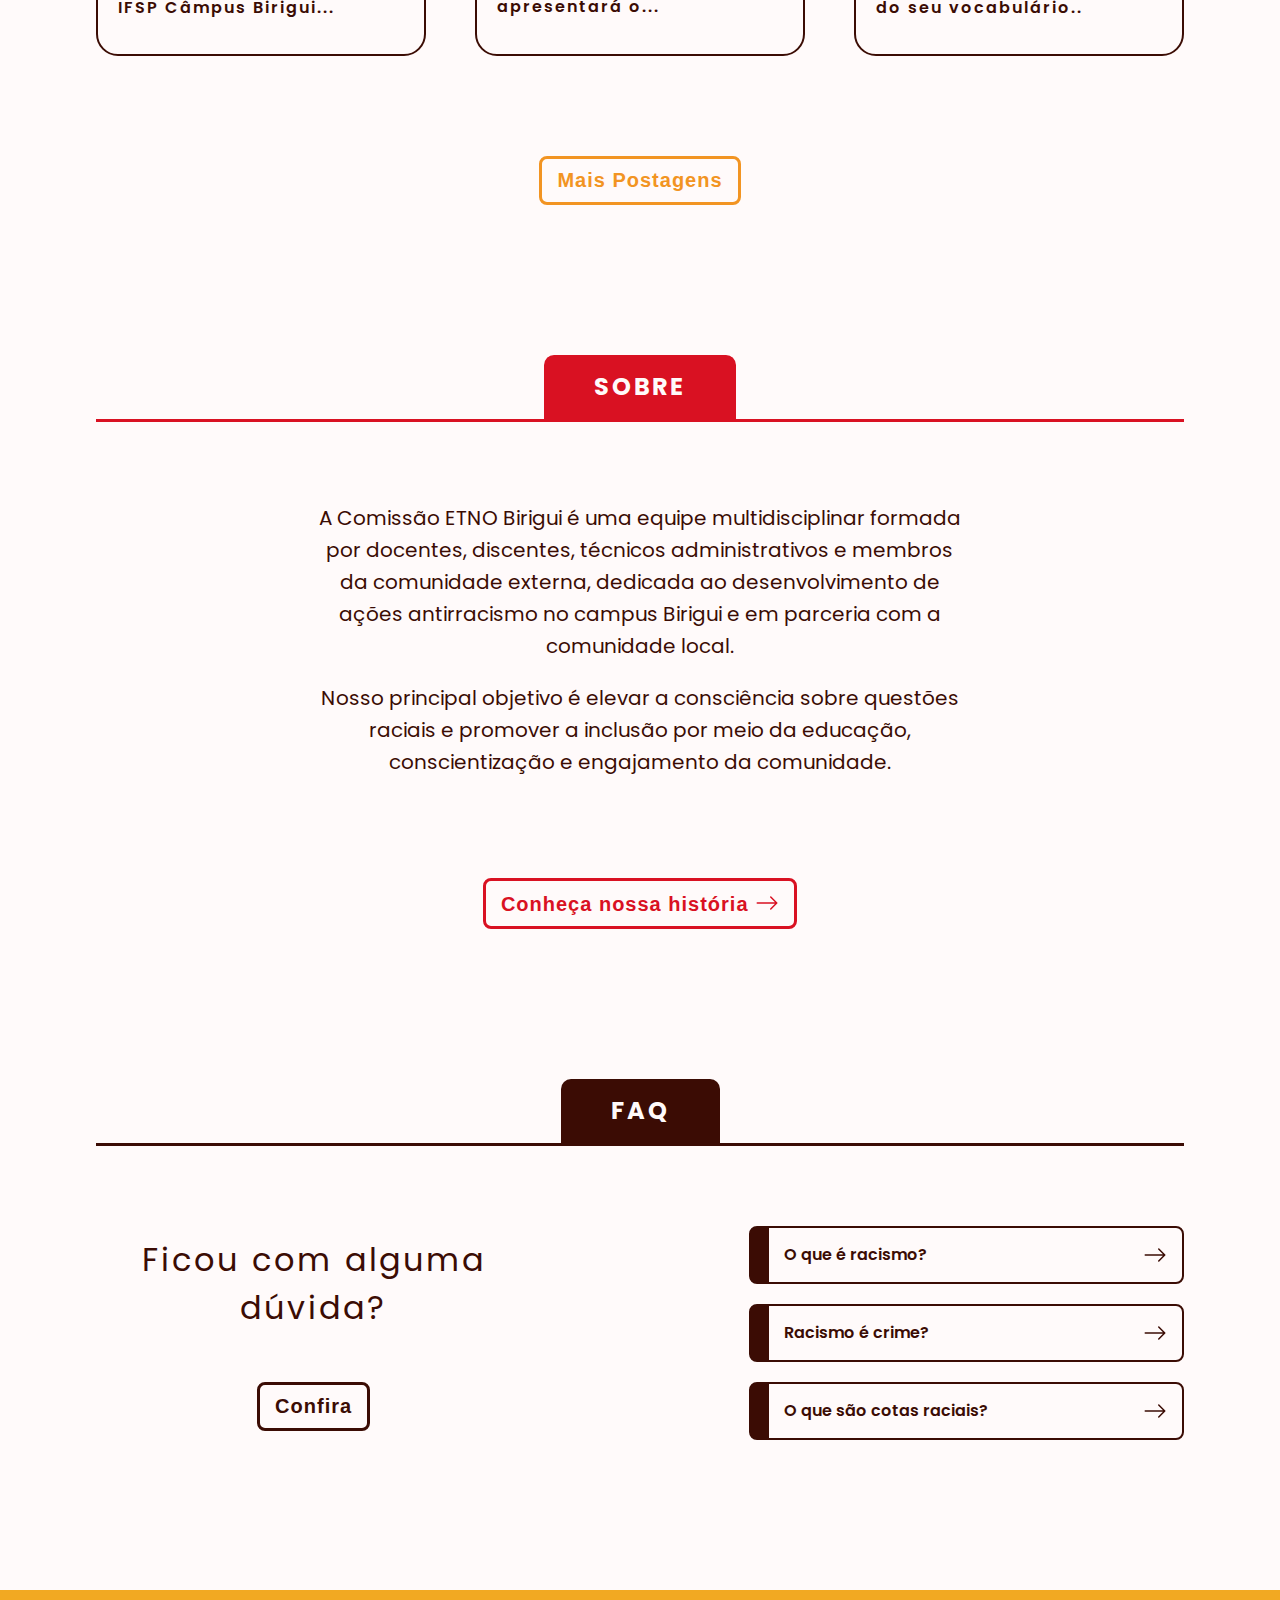
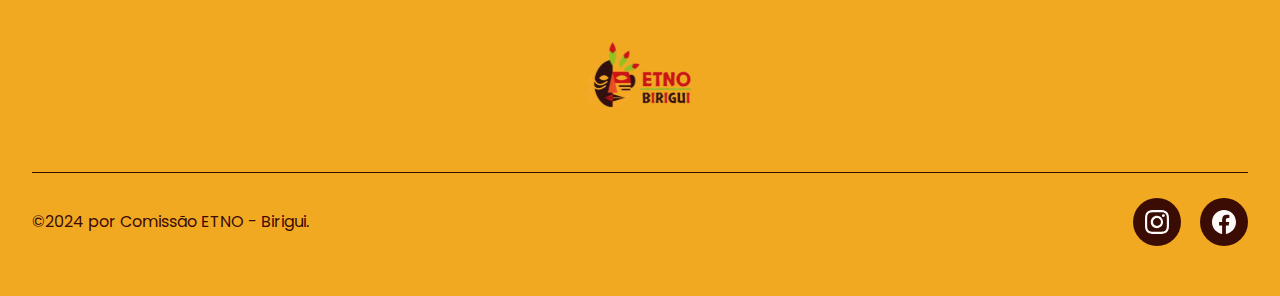
==== commit 7fe1228b: "adicionado perguntas reais no faq" ====
--- a/index.html
+++ b/index.html
@@ -187,19 +187,19 @@
                 </div>
                 <div class="perguntas-faq">
                     <a href="faq.html#quest1"><div class="ask ask1">
-                        <p>Lorem ipsum dolor sit amet?</p>
+                        <p>O que é racismo?</p>
                         <svg xmlns="http://www.w3.org/2000/svg" width="24" height="24" fill="currentColor" class="bi bi-arrow-right" viewBox="0 0 16 16">
                             <path fill-rule="evenodd" d="M1 8a.5.5 0 0 1 .5-.5h11.793l-3.147-3.146a.5.5 0 0 1 .708-.708l4 4a.5.5 0 0 1 0 .708l-4 4a.5.5 0 0 1-.708-.708L13.293 8.5H1.5A.5.5 0 0 1 1 8"/>
                         </svg>
                     </div></a>
-                    <a href="faq.html#quest2"><div class="ask ask2">
-                        <p>Lorem ipsum dolor sit amet?</p>
+                    <a href="faq.html#quest3"><div class="ask ask2">
+                        <p>Racismo é crime?</p>
                         <svg xmlns="http://www.w3.org/2000/svg" width="24" height="24" fill="currentColor" class="bi bi-arrow-right" viewBox="0 0 16 16">
                             <path fill-rule="evenodd" d="M1 8a.5.5 0 0 1 .5-.5h11.793l-3.147-3.146a.5.5 0 0 1 .708-.708l4 4a.5.5 0 0 1 0 .708l-4 4a.5.5 0 0 1-.708-.708L13.293 8.5H1.5A.5.5 0 0 1 1 8"/>
                         </svg>
                     </div></a>
-                    <a href="faq.html#quest3"><div class="ask ask3">
-                        <p>Lorem ipsum dolor sit amet?</p>
+                    <a href="faq.html#quest5"><div class="ask ask5">
+                        <p>O que são cotas raciais?</p>
                         <svg xmlns="http://www.w3.org/2000/svg" width="24" height="24" fill="currentColor" class="bi bi-arrow-right" viewBox="0 0 16 16">
                             <path fill-rule="evenodd" d="M1 8a.5.5 0 0 1 .5-.5h11.793l-3.147-3.146a.5.5 0 0 1 .708-.708l4 4a.5.5 0 0 1 0 .708l-4 4a.5.5 0 0 1-.708-.708L13.293 8.5H1.5A.5.5 0 0 1 1 8"/>
                         </svg>
--- a/assets/style/pages/index/style.css
+++ b/assets/style/pages/index/style.css
@@ -146,7 +146,8 @@
 .noticia-recente {
     height: 400px;
     border-radius: 10px;
-    background: url(../../../media/pages/index/destaque-1.png) no-repeat;
+    background: url(../../../media/pages/index/Noticia-Rua.jpg) no-repeat;
+    background-size: cover;
     display: flex;
     flex-direction: column;
     align-items: flex-end;
@@ -218,19 +219,23 @@
 }
 
 .not1 {
-    background: url(../../../media/pages/index/destaque-3.png) no-repeat center;
+    background: url(../../../media/pages/index/Noticia-Filme.png) no-repeat center;
+    background-size: cover;
 }
 
 .not2 {
-    background: url(../../../media/pages/index/destaque-2.png) no-repeat top;
+    background: url(../../../media/pages/index/Noticia-Zeze.jpg) no-repeat top;
+    background-size: cover;
 }
 
 .not3 {
-    background: url(../../../media/pages/index/destaque-5.png) no-repeat top;
+    background: url(../../../media/pages/index/Noticia-PM.png) no-repeat center;
+    background-size: cover;
 }
 
 .not4 {
-    background: url(../../../media/pages/index/destaque-4.png) no-repeat top;
+    background: url(../../../media/pages/index/Noticia-Monarca.png) no-repeat center;
+    background-size: cover;
 }
 
 .bt-not {
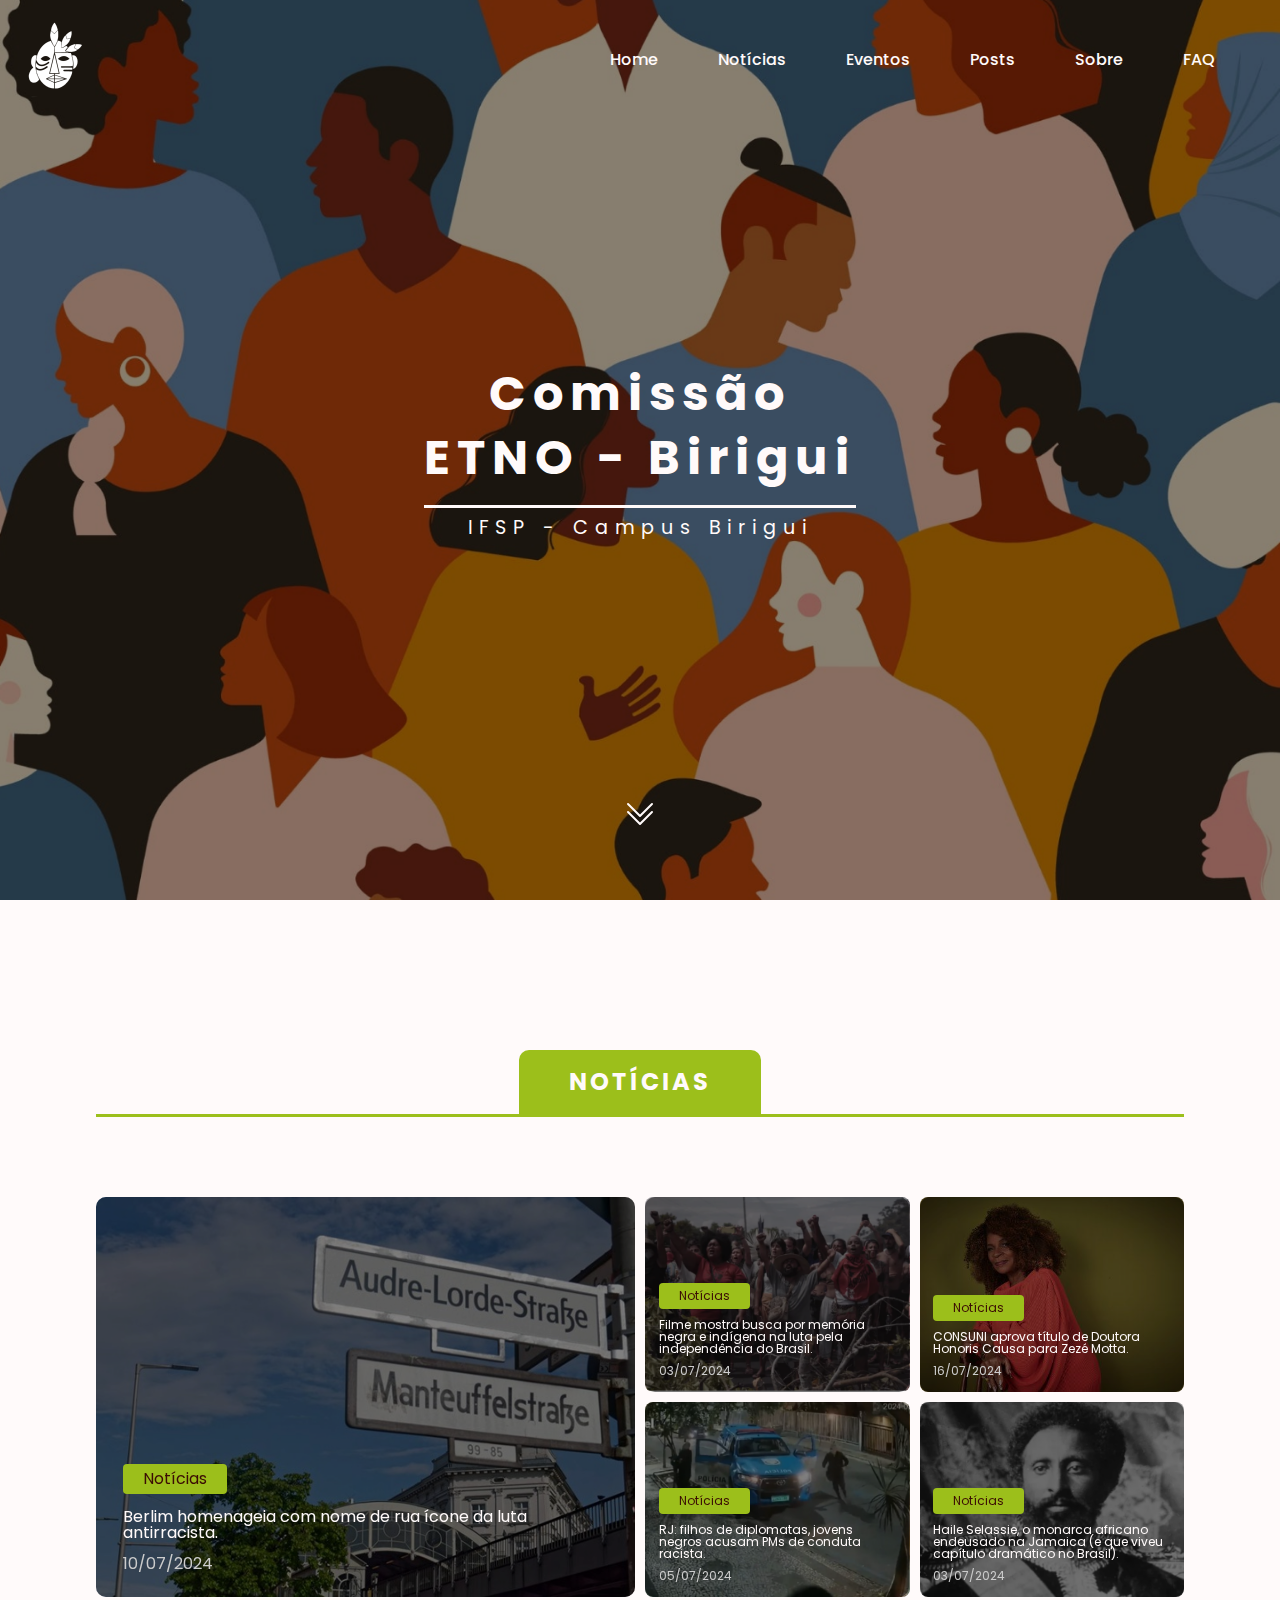
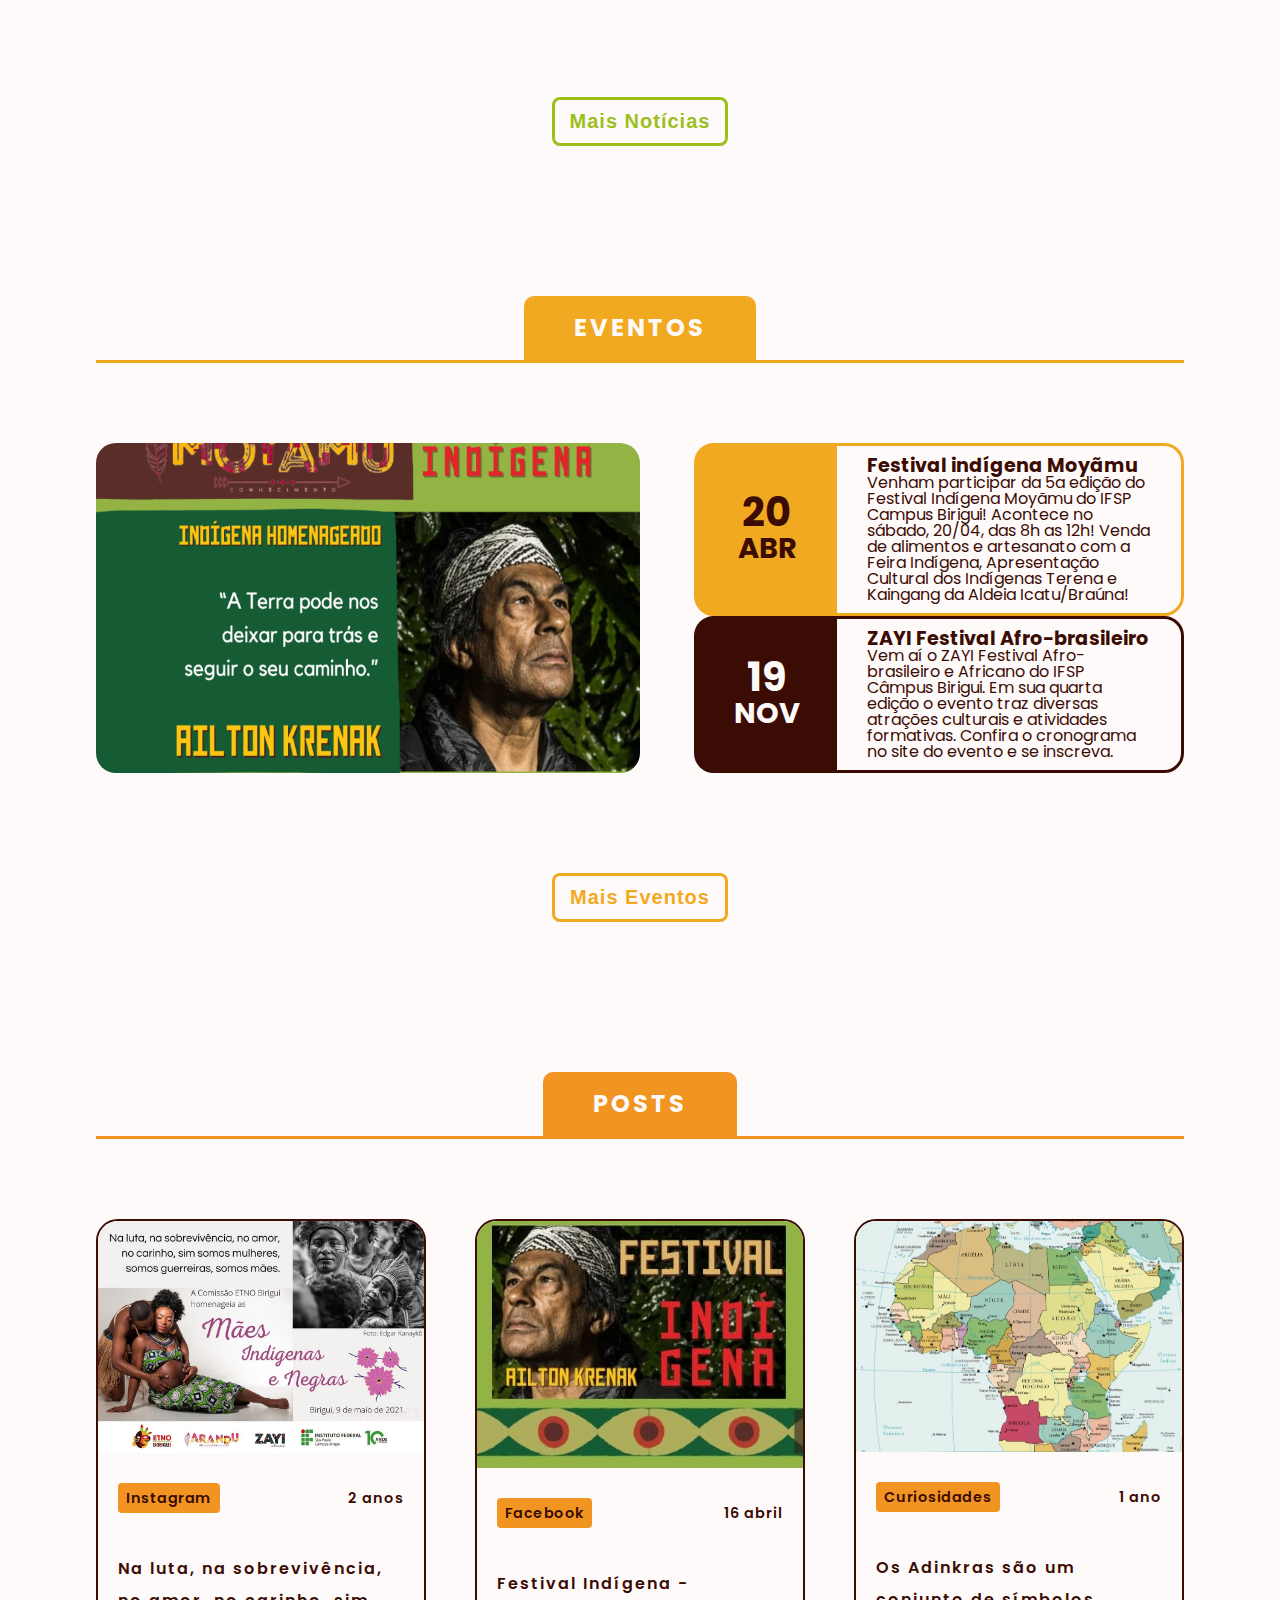
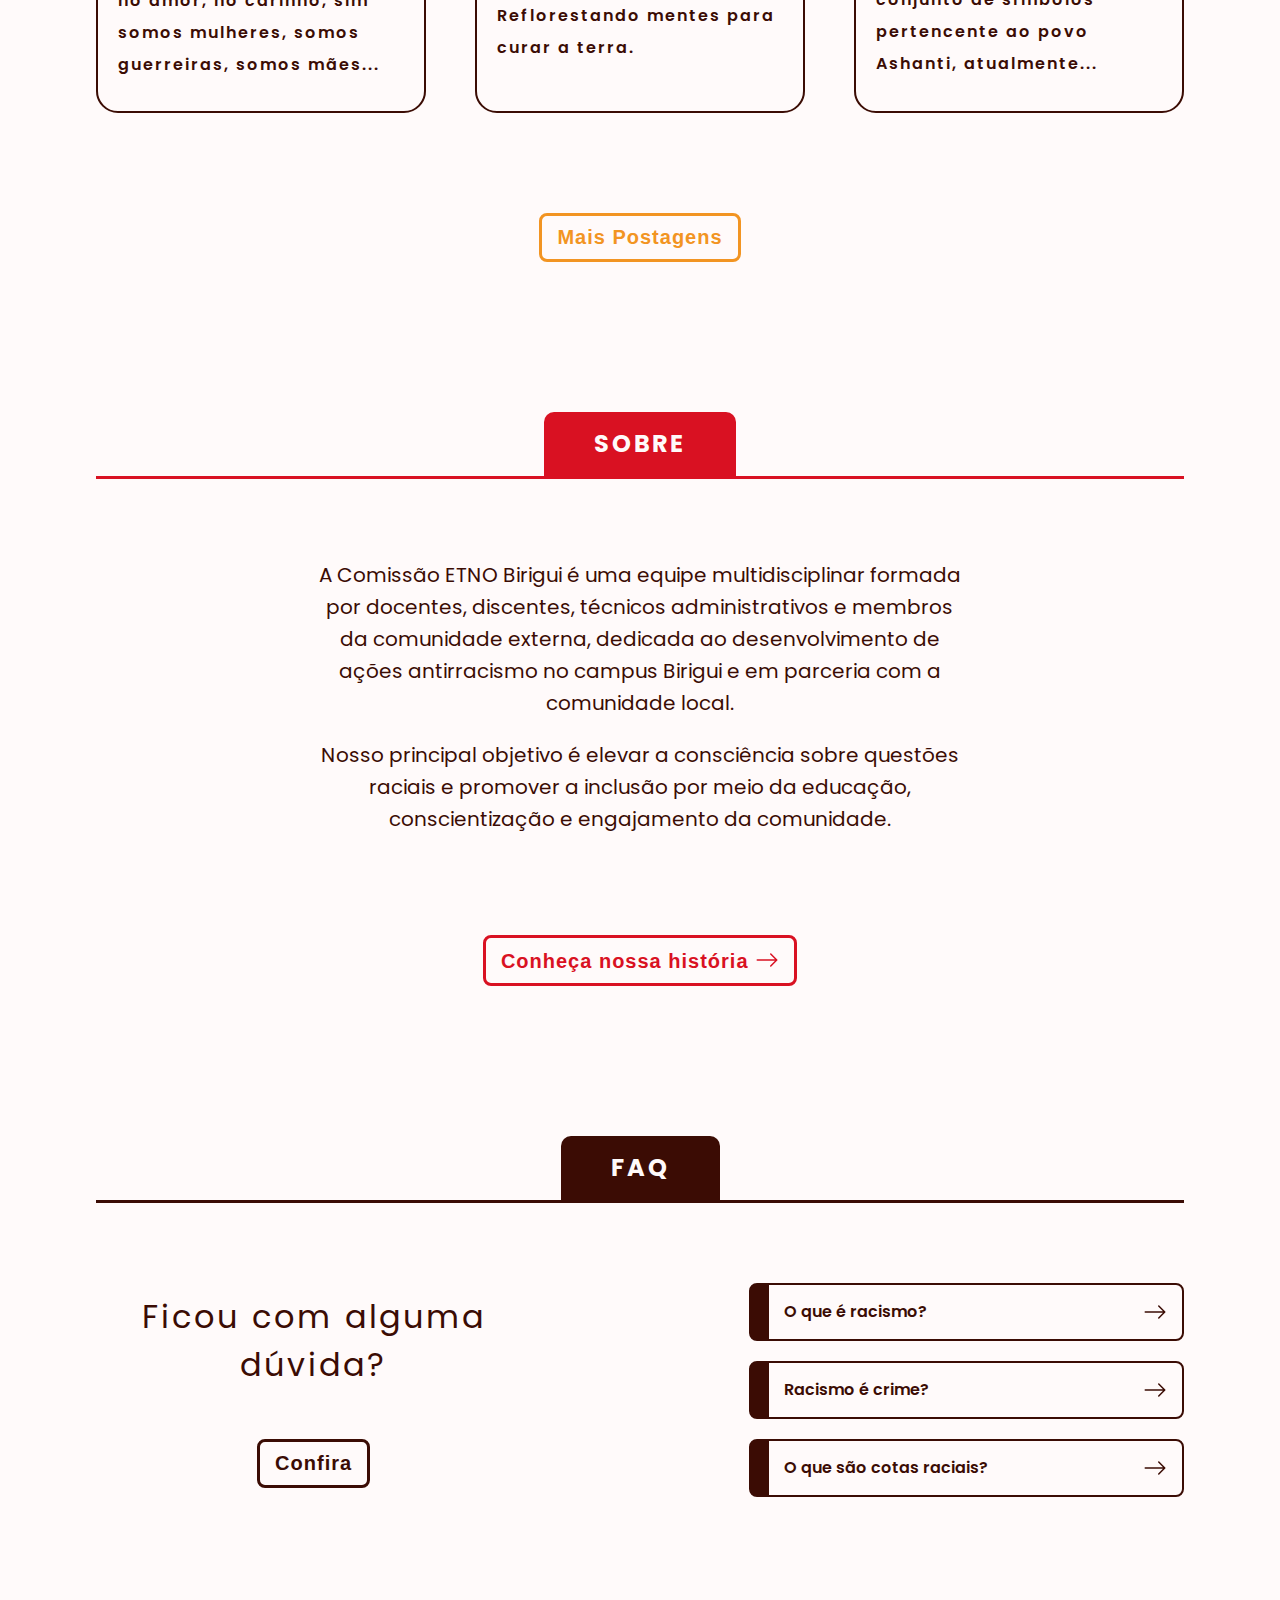
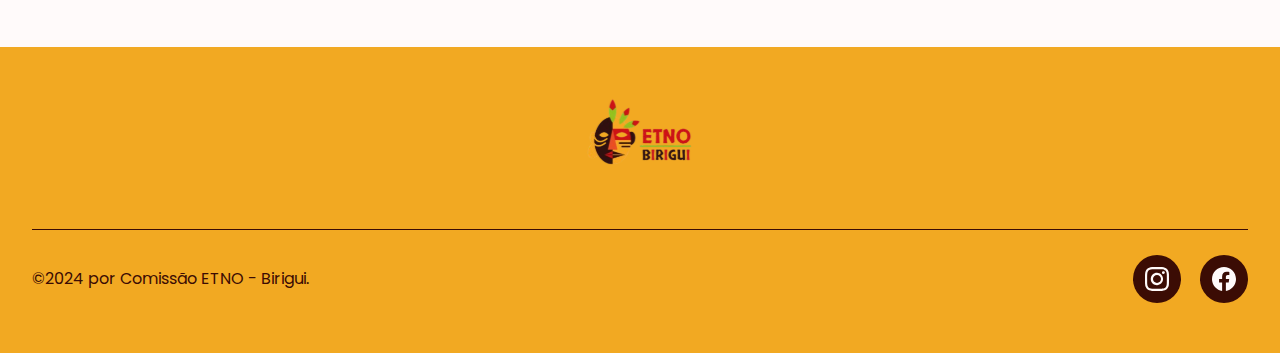
==== commit 7f95ce10: "atualização dos conteudos do index, e style e config do posts" ====
--- a/index.html
+++ b/index.html
@@ -82,20 +82,22 @@
                     <div class="eventos-diversos">
                         <div class="evento eve1 selecionado" id="eve1" onclick="seleciona(1)">
                             <div class="data-evento">
-                                <p><span>21</span><br>NOV</p>
+                                <p><span>20</span><br>ABR</p>
                             </div>
                             <div class="texto-evento">
                                 <h3>Festival indígena Moyãmu</h3>
-                                <p>Lorem ipsum dolor, sit amet consectetur adipisicing elit. Consequuntur quam sit architecto!</p>
+                                <p>Venham participar da 5a edição do Festival Indígena Moyãmu do IFSP Campus Birigui! 
+                                    Acontece no sábado, 20/04, das 8h as 12h!
+                                    Venda de alimentos e artesanato com a Feira Indígena, Apresentação Cultural dos Indígenas Terena e Kaingang da Aldeia Icatu/Braúna!</p>
                             </div>
                         </div>
                         <div class="evento eve2" id="eve2" onclick="seleciona(2)">
                             <div class="data-evento">
-                                <p><span>18</span><br>DEZ</p>
+                                <p><span>19</span><br>NOV</p>
                             </div>
                             <div class="texto-evento">
-                                <h3>Festival indígena Moyãmu</h3>
-                                <p>Lorem ipsum dolor, sit amet consectetur adipisicing elit. Consequuntur quam sit architecto!</p>
+                                <h3>ZAYI Festival Afro-brasileiro</h3>
+                                <p>Vem aí o ZAYI Festival Afro-brasileiro e Africano do IFSP Câmpus Birigui. Em sua quarta edição o evento traz diversas atrações culturais e atividades formativas. Confira o cronograma no site do evento e se inscreva.</p>
                             </div>
                         </div>
                     </div>
@@ -111,40 +113,46 @@
             </div>
             <article class="art posts-conteudo">
                 <div class="post post1">
-                    <div class="img-post">
-                        <img src="assets/media/pages/index/post-instagram.png" alt="">
-                    </div>
-                    <div class="text-post">
-                        <div class="info-text-post">
-                            <span>Instagram</span>
-                            <b>1 sem</b>
-                        </div>
-                        <p>Vem aí o ZAYI Festival Afro-brasileiro e Africano do IFSP Câmpus Birigui...</p>
-                    </div>
+                    <a href="posts.html#instagram">
+                        <div class="img-post">
+                            <img src="assets/media/pages/index/img1_insta.jpg" alt="">
+                        </div>
+                        <div class="text-post">
+                            <div class="info-text-post">
+                                <span>Instagram</span>
+                                <b>2 anos</b>
+                            </div>
+                            <p>Na luta, na sobrevivência, no amor, no carinho, sim somos mulheres, somos guerreiras, somos mães...</p>
+                        </div>
+                    </a>
                 </div>
                 <div class="post post2">
-                    <div class="img-post">
-                        <img src="assets/media/pages/index/post-facebook.png" alt="">
-                    </div>
-                    <div class="text-post">
-                        <div class="info-text-post">
-                            <span>Facebook</span>
-                            <b>3 dias</b>
-                        </div>
-                        <p>Em 20 de março das 19h às 21h o SESC Birigui apresentará o...</p>
-                    </div>
+                    <a href="posts.html#facebook">
+                        <div class="img-post">
+                            <img src="assets/media/pages/index/img1_face.jpg" alt="">
+                        </div>
+                        <div class="text-post">
+                            <div class="info-text-post">
+                                <span>Facebook</span>
+                                <b>16 abril</b>
+                            </div>
+                            <p>Festival Indígena - Reflorestando mentes para curar a terra.</p>
+                        </div>
+                    </a>
                 </div>
                 <div class="post post3">
-                    <div class="img-post">
-                        <img src="assets/media/pages/index/post-curiosidades.png" alt="">
-                    </div>
-                    <div class="text-post">
-                        <div class="info-text-post">
-                            <span>Curiosidades</span>
-                            <b>1 sem</b>
-                        </div>
-                        <p>Palavras e expressões racistas para você excluir do seu vocabulário..</p>
-                    </div>
+                    <a href="posts.html#curiosidades">
+                        <div class="img-post">
+                            <img src="assets/media/pages/index/img1_curiosidades.jpg" alt="">
+                        </div>
+                        <div class="text-post">
+                            <div class="info-text-post">
+                                <span>Curiosidades</span>
+                                <b>1 ano</b>
+                            </div>
+                            <p>Os Adinkras são um conjunto de símbolos pertencente ao povo Ashanti, atualmente...</p>
+                        </div>
+                    </a>
                 </div>
             </article>
             <div class="posts-botao botao">
